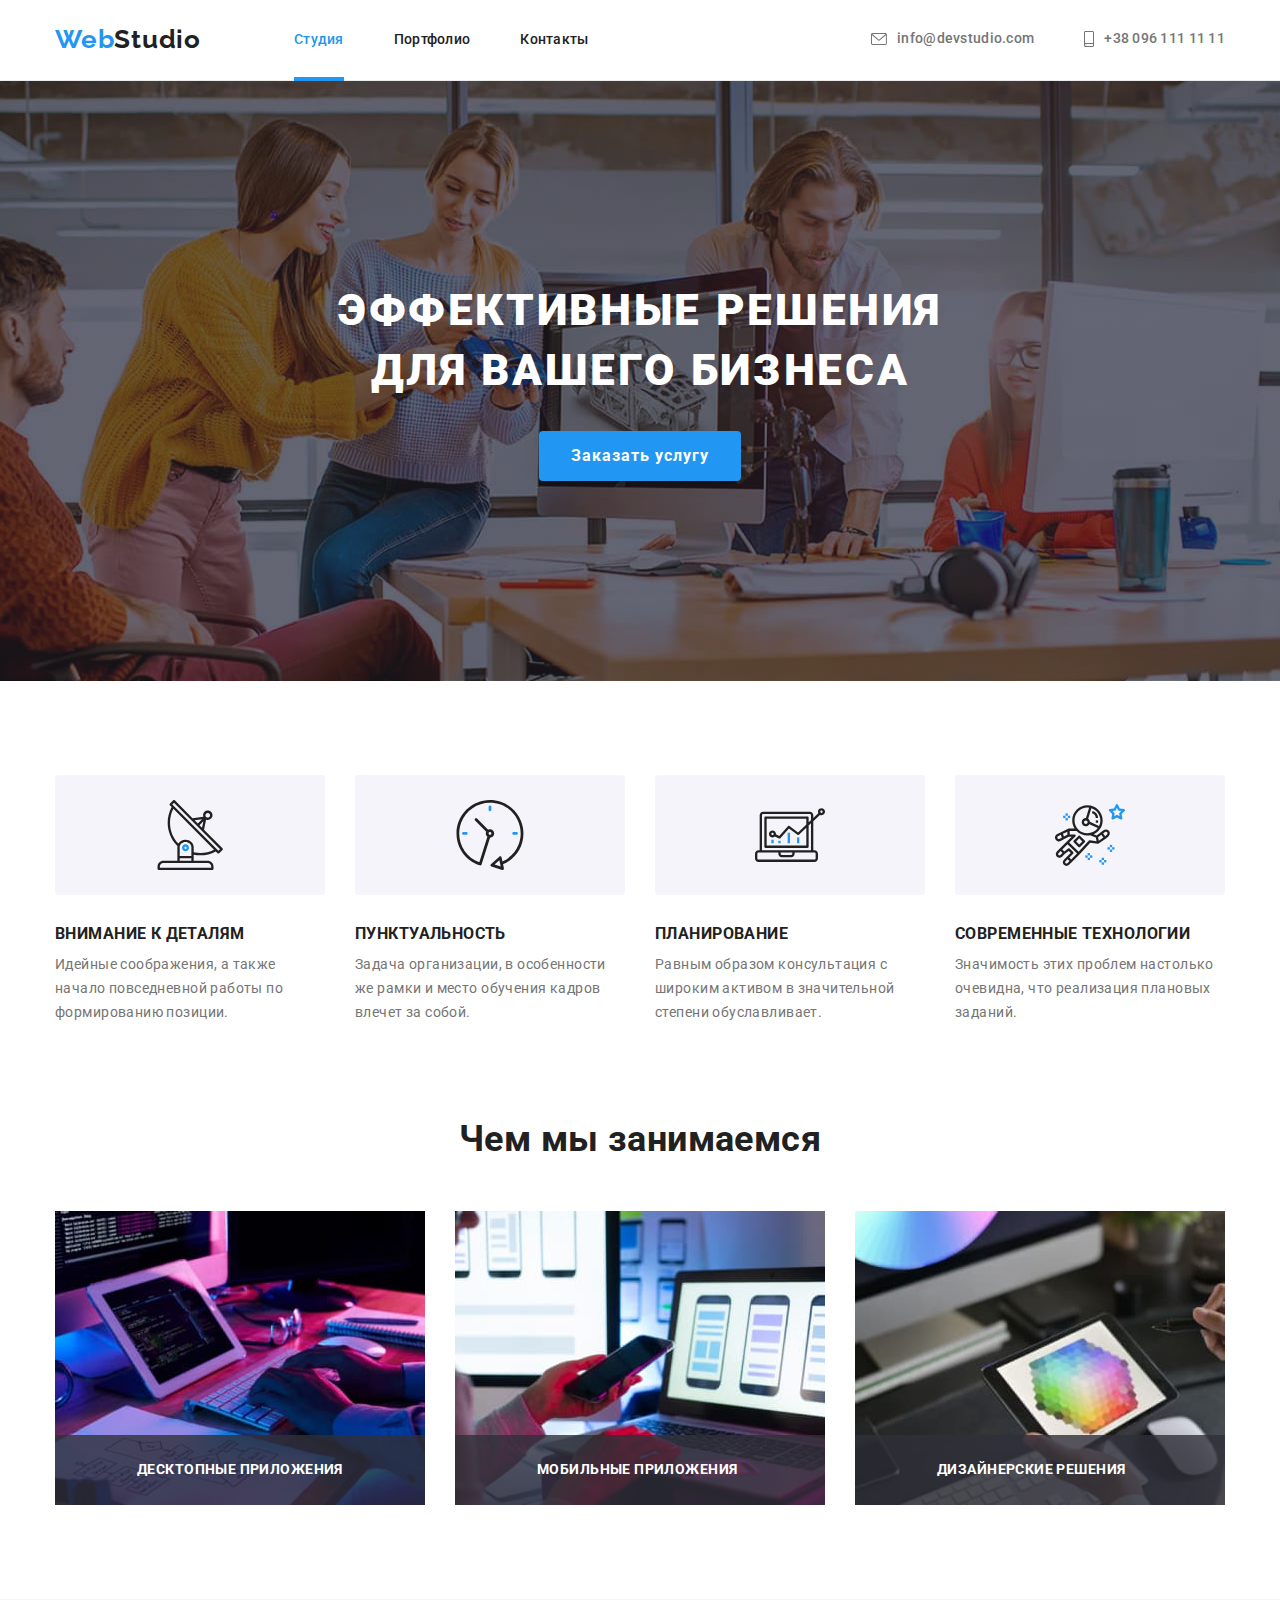
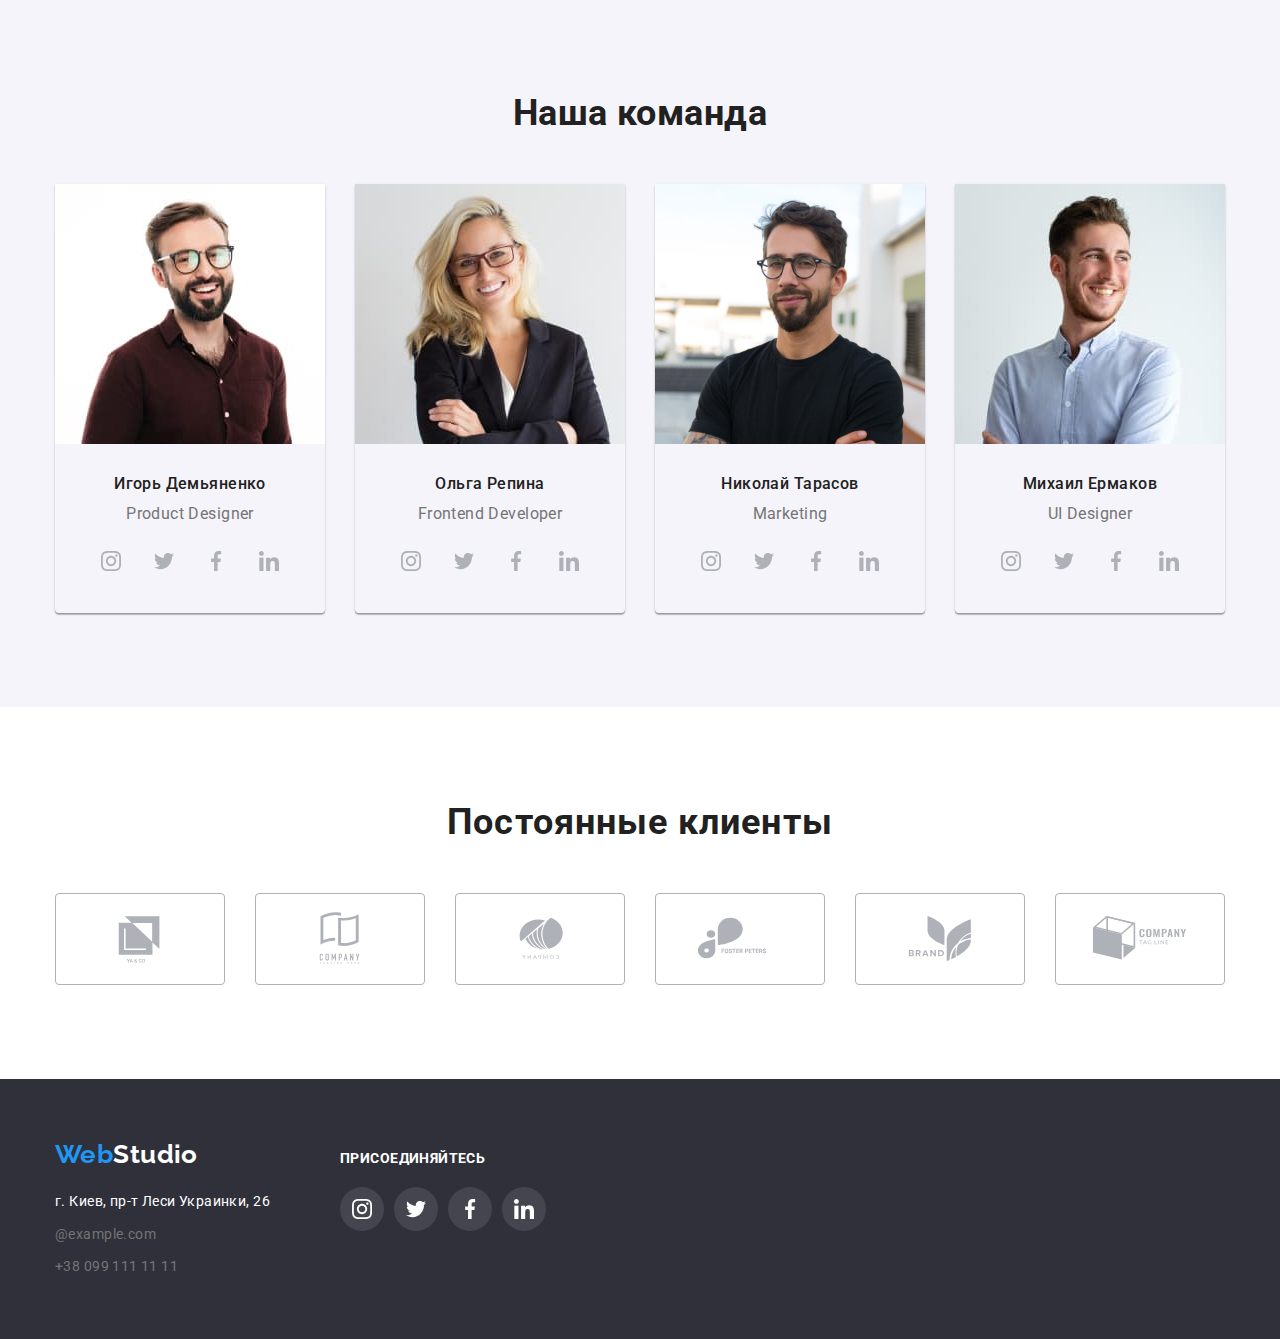
==== index.html @ 998cf86e "добавляет форму в модалке" ====
<!DOCTYPE html>
<html lang="ru">
    <head>
        <meta charset="UTF-8" />
        <meta http-equiv="X-UA-Compatible" content="IE=edge" />
        <meta name="viewport" content="width=device-width, initial-scale=1.0" />
        <title>Document</title>
        <link
            rel="stylesheet"
            href="https://cdnjs.cloudflare.com/ajax/libs/modern-normalize/1.1.0/modern-normalize.min.css"
        />
        <link rel="preconnect" href="https://fonts.gstatic.com" />
        <link
            href="https://fonts.googleapis.com/css2?family=Raleway:wght@700&family=Roboto:wght@400;500;700;900&display=swap"
            rel="stylesheet"
        />
        <link rel="stylesheet" href="css/style.css" />
    </head>
    <body>
        <header>
            <div class="container flex-container">
                <nav class="main-nav">
                    <a href="./index.html" class="logo"
                        ><span class="logo-color">Web</span>Studio</a
                    >
                    <div class="nav-relative">
                        <ul class="nav list-style">
                            <li class="nav-item">
                                <a href="./index.html" class="nav-list dynamic"
                                    >Студия</a
                                >
                            </li>
                            <li class="nav-item">
                                <a href="./portfolio.html" class="nav-list"
                                    >Портфолио</a
                                >
                            </li>
                            <li class="nav-item">
                                <a href="#" class="nav-list">Контакты</a>
                            </li>
                        </ul>
                    </div>
                </nav>

                <ul class="nav-contacts list-style">
                    <li class="indent-left">
                        <a
                            href="mailto:info@devstudio.com"
                            class="contacts-items list-style"
                        >
                            <svg class="mail">
                                <use href="./images/sprite.svg#icon-mail"></use>
                            </svg>

                            info@devstudio.com</a
                        >
                    </li>
                    <li class="indent-left">
                        <a
                            href="tel+380961111111"
                            class="contacts-items list-style"
                        >
                            <svg class="fon">
                                <use href="./images/sprite.svg#icon-tel"></use>
                            </svg>

                            +38 096 111 11 11</a
                        >
                    </li>
                </ul>
            </div>
        </header>

        <main>
            <section class="hero">
                <div class="container">
                    <h1 class="hero-title">
                        Эффективные решения для вашего бизнеса
                    </h1>
                    <button
                        type="button"
                        data-modal-open
                        class="service-button"
                    >
                        Заказать услугу
                    </button>
                </div>
            </section>
            <section class="skills section-indent">
                <div class="container">
                    <ul class="skills-list list-style">
                        <li class="skills-list-item">
                            <div class="skills-img">
                                <svg class="scills-icon">
                                    <use
                                        href="./images/sprite.svg#icon-details"
                                    ></use>
                                </svg>
                            </div>
                            <h3 class="skills-title">Внимание к деталям</h3>
                            <p class="skills-desc">
                                Идейные соображения, а также начало повседневной
                                работы по формированию позиции.
                            </p>
                        </li>
                        <li class="skills-list-item">
                            <div class="skills-img">
                                <svg class="scills-icon">
                                    <use
                                        href="./images/sprite.svg#icon-clocksvg"
                                    ></use>
                                </svg>
                            </div>
                            <h3 class="skills-title">Пунктуальность</h3>
                            <p class="skills-desc">
                                Задача организации, в особенности же рамки и
                                место обучения кадров влечет за собой.
                            </p>
                        </li>
                        <li class="skills-list-item">
                            <div class="skills-img">
                                <svg class="scills-icon">
                                    <use
                                        href="./images/sprite.svg#icon-plane"
                                    ></use>
                                </svg>
                            </div>
                            <h3 class="skills-title">Планирование</h3>
                            <p class="skills-desc">
                                Равным образом консультация с широким активом в
                                значительной степени обуславливает.
                            </p>
                        </li>
                        <li class="skills-list-item">
                            <div class="skills-img">
                                <svg class="scills-icon">
                                    <use
                                        href="./images/sprite.svg#icon-astronaut"
                                    ></use>
                                </svg>
                            </div>
                            <h3 class="skills-title">Современные технологии</h3>
                            <p class="skills-desc">
                                Значимость этих проблем настолько очевидна, что
                                реализация плановых заданий.
                            </p>
                        </li>
                    </ul>
                </div>
            </section>
            <section class="work section-indent">
                <div class="container">
                    <h2 class="work-title">Чем мы занимаемся</h2>
                    <ul class="work-list list-style">
                        <li class="work-list-item">
                            <img
                                src="./images/img_1.jpg"
                                width="370"
                                alt="Разработка сайтов"
                                class="work-img"
                            />
                            <p class="work-desc">Десктопные приложения</p>
                        </li>
                        <li class="work-list-item">
                            <img
                                src="./images/img_2.jpg"
                                width="370"
                                alt="Разработка мобильных приложений"
                                class="work-img"
                            />
                            <p class="work-desc">Мобильные приложения</p>
                        </li>
                        <li class="work-list-item">
                            <img
                                src="./images/img_3.jpg"
                                width="370"
                                alt="Разработка дизайна"
                                class="work-img"
                            />
                            <p class="work-desc">Дизайнерские решения</p>
                        </li>
                    </ul>
                </div>
            </section>
            <section class="team section-indent">
                <div class="container">
                    <h2 class="team-title">Наша команда</h2>
                    <ul class="team-items list-style">
                        <li class="team-desc">
                            <img
                                src="./images/img_4.jpg"
                                width="270"
                                alt="Игорь Демьяненко"
                                class="team-img"
                            />
                            <div class="team-list">
                                <h3 class="team-title-list">
                                    Игорь Демьяненко
                                </h3>
                                <p class="team-title-desc">Product Designer</p>
                                <ul class="team-icon-list">
                                    <li class="team-icon-item">
                                        <a href="" class="team-icon-link">
                                            <svg class="team-icon">
                                                <use
                                                    href="./images/sprite.svg#icon-instagram"
                                                ></use>
                                            </svg>
                                        </a>
                                    </li>
                                    <li class="team-icon-item">
                                        <a href="" class="team-icon-link">
                                            <svg class="team-icon">
                                                <use
                                                    href="./images/sprite.svg#icon-twitter"
                                                ></use>
                                            </svg>
                                        </a>
                                    </li>
                                    <li class="team-icon-item">
                                        <a href="" class="team-icon-link">
                                            <svg class="team-icon">
                                                <use
                                                    href="./images/sprite.svg#icon-facebook"
                                                ></use>
                                            </svg>
                                        </a>
                                    </li>
                                    <li class="team-icon-item">
                                        <a href="" class="team-icon-link">
                                            <svg class="team-icon">
                                                <use
                                                    href="./images/sprite.svg#icon-linkedin"
                                                ></use>
                                            </svg>
                                        </a>
                                    </li>
                                </ul>
                            </div>
                        </li>
                        <li class="team-desc">
                            <img
                                src="./images/img_5.jpg"
                                width="270"
                                alt="Ольга Репина"
                                class="team-img"
                            />
                            <div class="team-list">
                                <h3 class="team-title-list">Ольга Репина</h3>
                                <p class="team-title-desc">
                                    Frontend Developer
                                </p>
                                <ul class="team-icon-list">
                                    <li class="team-icon-item">
                                        <a href="" class="team-icon-link">
                                            <svg class="team-icon">
                                                <use
                                                    href="./images/sprite.svg#icon-instagram"
                                                ></use>
                                            </svg>
                                        </a>
                                    </li>
                                    <li class="team-icon-item">
                                        <a href="" class="team-icon-link">
                                            <svg class="team-icon">
                                                <use
                                                    href="./images/sprite.svg#icon-twitter"
                                                ></use>
                                            </svg>
                                        </a>
                                    </li>
                                    <li class="team-icon-item">
                                        <a href="" class="team-icon-link">
                                            <svg class="team-icon">
                                                <use
                                                    href="./images/sprite.svg#icon-facebook"
                                                ></use>
                                            </svg>
                                        </a>
                                    </li>
                                    <li class="team-icon-item">
                                        <a href="" class="team-icon-link">
                                            <svg class="team-icon">
                                                <use
                                                    href="./images/sprite.svg#icon-linkedin"
                                                ></use>
                                            </svg>
                                        </a>
                                    </li>
                                </ul>
                            </div>
                        </li>
                        <li class="team-desc">
                            <img
                                src="./images/img_6.jpg"
                                width="270"
                                alt="Николай Тарасов"
                                class="team-img"
                            />
                            <div class="team-list">
                                <h3 class="team-title-list">Николай Тарасов</h3>
                                <p class="team-title-desc">Marketing</p>
                                <ul class="team-icon-list">
                                    <li class="team-icon-item">
                                        <a href="" class="team-icon-link">
                                            <svg class="team-icon">
                                                <use
                                                    href="./images/sprite.svg#icon-instagram"
                                                ></use>
                                            </svg>
                                        </a>
                                    </li>
                                    <li class="team-icon-item">
                                        <a href="" class="team-icon-link">
                                            <svg class="team-icon">
                                                <use
                                                    href="./images/sprite.svg#icon-twitter"
                                                ></use>
                                            </svg>
                                        </a>
                                    </li>
                                    <li class="team-icon-item">
                                        <a href="" class="team-icon-link">
                                            <svg class="team-icon">
                                                <use
                                                    href="./images/sprite.svg#icon-facebook"
                                                ></use>
                                            </svg>
                                        </a>
                                    </li>
                                    <li class="team-icon-item">
                                        <a href="" class="team-icon-link">
                                            <svg class="team-icon">
                                                <use
                                                    href="./images/sprite.svg#icon-linkedin"
                                                ></use>
                                            </svg>
                                        </a>
                                    </li>
                                </ul>
                            </div>
                        </li>
                        <li class="team-desc">
                            <img
                                src="./images/img_7.jpg"
                                width="270"
                                alt="Михаил Ермаков"
                                class="team-img"
                            />
                            <div class="team-list">
                                <h3 class="team-title-list">Михаил Ермаков</h3>
                                <p class="team-title-desc">UI Designer</p>
                                <ul class="team-icon-list">
                                    <li class="team-icon-item">
                                        <a href="" class="team-icon-link">
                                            <svg class="team-icon">
                                                <use
                                                    href="./images/sprite.svg#icon-instagram"
                                                ></use>
                                            </svg>
                                        </a>
                                    </li>
                                    <li class="team-icon-item">
                                        <a href="" class="team-icon-link">
                                            <svg class="team-icon">
                                                <use
                                                    href="./images/sprite.svg#icon-twitter"
                                                ></use>
                                            </svg>
                                        </a>
                                    </li>
                                    <li class="team-icon-item">
                                        <a href="" class="team-icon-link">
                                            <svg class="team-icon">
                                                <use
                                                    href="./images/sprite.svg#icon-facebook"
                                                ></use>
                                            </svg>
                                        </a>
                                    </li>
                                    <li class="team-icon-item">
                                        <a href="" class="team-icon-link">
                                            <svg class="team-icon">
                                                <use
                                                    href="./images/sprite.svg#icon-linkedin"
                                                ></use>
                                            </svg>
                                        </a>
                                    </li>
                                </ul>
                            </div>
                        </li>
                    </ul>
                </div>
            </section>
            <section class="clients">
                <div class="container">
                    <h2 class="clients-caption">Постоянные клиенты</h2>
                    <ul class="cliets-list">
                        <li class="clients-item">
                            <a href="" class="clients-link">
                                <svg class="client-icon">
                                    <use
                                        href="./images/sprite.svg#icon-yago"
                                    ></use>
                                </svg>
                            </a>
                        </li>
                        <li class="clients-item">
                            <a href="" class="clients-link">
                                <svg class="client-icon">
                                    <use
                                        href="./images/sprite.svg#icon-company-list"
                                    ></use>
                                </svg>
                            </a>
                        </li>
                        <li class="clients-item">
                            <a href="" class="clients-link">
                                <svg class="client-icon">
                                    <use
                                        href="./images/sprite.svg#icon-company"
                                    ></use>
                                </svg>
                            </a>
                        </li>
                        <li class="clients-item">
                            <a href="" class="clients-link">
                                <svg class="client-icon">
                                    <use
                                        href="./images/sprite.svg#icon-foster"
                                    ></use>
                                </svg>
                            </a>
                        </li>
                        <li class="clients-item">
                            <a href="" class="clients-link">
                                <svg class="client-icon">
                                    <use
                                        href="./images/sprite.svg#icon-brand"
                                    ></use>
                                </svg>
                            </a>
                        </li>
                        <li class="clients-item">
                            <a href="" class="clients-link">
                                <svg class="client-icon">
                                    <use
                                        href="./images/sprite.svg#icon-tagline"
                                    ></use>
                                </svg>
                            </a>
                        </li>
                    </ul>
                </div>
            </section>
        </main>
        <footer>
            <div class="container footer-box">
                <div class="left-box">
                    <a href="#" class="footer-logo"
                        ><span class="logo-color">Web</span>Studio</a
                    >
                    <address>
                        <ul class="footer-list list-style">
                            <li>
                                <a
                                    href="https://goo.gl/maps/QpyHVKhvYmUGHp939"
                                    target="_blank"
                                    rel="noreferrer noopener"
                                    class="footer-list-item footer-address"
                                    >г. Киев, пр-т Леси Украинки, 26
                                </a>
                            </li>
                            <li>
                                <a
                                    href="mailto:info@example.com"
                                    class="footer-list-item"
                                    >@example.com</a
                                >
                            </li>
                            <li>
                                <a
                                    href="tel+380991111111"
                                    class="footer-list-item"
                                    >+38 099 111 11 11</a
                                >
                            </li>
                        </ul>
                    </address>
                </div>
                <div class="right-box">
                    <h3 class="links-caption">присоединяйтесь</h3>
                    <ul class="footer-links-list">
                        <li>
                            <a href="" class="footer-soshial-link">
                                <svg class="footer-soshial-item">
                                    <use
                                        href="./images/sprite.svg#icon-instafooter"
                                    ></use>
                                </svg>
                            </a>
                        </li>
                        <li>
                            <a href="" class="footer-soshial-link">
                                <svg class="footer-soshial-item">
                                    <use
                                        href="./images/sprite.svg#icon-twitterfooter"
                                    ></use>
                                </svg>
                            </a>
                        </li>
                        <li>
                            <a href="" class="footer-soshial-link">
                                <svg class="footer-soshial-item">
                                    <use
                                        href="./images/sprite.svg#icon-facebookfooter"
                                    ></use>
                                </svg>
                            </a>
                        </li>
                        <li>
                            <a href="" class="footer-soshial-link">
                                <svg class="footer-soshial-item">
                                    <use
                                        href="./images/sprite.svg#icon-linkedinfooter"
                                    ></use>
                                </svg>
                            </a>
                        </li>
                    </ul>
                </div>
            </div>
        </footer>
        <div class="backdrop is-hidden" data-modal>
            <div class="modal">
                <button type="button" class="close-btn" data-modal-close>
                    <svg class="modal-close">
                        <use href="./images/sprite.svg#icon-close"></use>
                    </svg>
                </button>
                <h2 class="modal-title">
                    Оставьте свои данные, мы вам перезвоним
                </h2>
                <form class="modal-form">
                    <div class="modal-item-relative">
                        <svg class="modal-svg">
                            <use href="./images/sprite.svg#icon-person"></use>
                        </svg>
                        <label for="name" class="modal-item">Имя</label>
                        <input
                            type="text"
                            name=""
                            id="name"
                            class="modal-input modal-name"
                        />
                    </div>

                    <div class="modal-item-relative">
                        <label class="modal-item">Телефон</label>
                        <svg class="modal-svg">
                            <use href="./images/sprite.svg#icon-phone"></use>
                        </svg>
                        <input type="tel" class="modal-input" />
                    </div>

                    <div class="modal-item-relative">
                        <svg class="modal-svg">
                            <use href="./images/sprite.svg#icon-email"></use>
                        </svg>
                        <label class="modal-item">Почта </label>
                        <input type="email" class="modal-input" />
                    </div>

                    <label for="modal-desc">Комментарий</label>

                    <textarea
                        name="modal-form-desc"
                        id="modal-desc"
                        cols="30"
                        rows="10"
                        placeholder="Введите текст"
                    ></textarea
                    ><br />

                    <label class="chek">
                        <input
                            type="checkbox"
                            name="hobby"
                            value="reading"
                            checked
                        />
                        Соглашаюсь с рассылкой и принимаю
                        <a href="#" class="modal-contract">Условия договора</a>
                    </label>
                    <div class="modal-btn-center">
                        <button type="button" class="modal-btn">
                            Отправить
                        </button>
                    </div>
                </form>
            </div>
        </div>
        <script src="./js/modal.js"></script>
    </body>
</html>
---- css/style.css ----
:root {
    --primary-text-color: #212121;
    --title-text-color: #757575;
    --accent-text-color: #ffffff;
    --main-background-color: #ffffff;
    --accent-background-color: #f5f4fa;
    --color-for-logo: #2196f3;
    --section-background-color: #2f303a;
}
h1,
h2,
h3,
h4,
h5,
h6,
p,
ul {
    margin: 0px;
    padding: 0px;
}
body {
    color: var(--primary-text-color);
    font-family: 'Roboto', sans-serif;
    font-size: 14px;
    font-style: normal;
    letter-spacing: 0.03em;
    background-color: var(--main-background-color);
}
.container {
    width: 1200px;
    padding-left: 15px;
    padding-right: 15px;
    margin: auto;
}
header {
    padding-top: 24px;
    padding-bottom: 25px;
    border-bottom: 1px solid #ececec;
}
.logo {
    color: var(--primary-text-color);
    text-decoration: none;
    font-family: 'Raleway';
    font-weight: 700;
    font-size: 26px;
    letter-spacing: 0.03em;
    line-height: 1.19;
}
.logo-color {
    color: var(--color-for-logo);
}
.main-nav {
    display: flex;
    align-items: center;
}
.flex-container {
    display: flex;
    align-items: center;
}
.nav {
    display: flex;
    margin-left: 93px;
}
.nav-contacts {
    display: flex;
    margin-left: auto;
}
.indent-left:last-child {
    margin-left: 50px;
}
.nav-item:not(:last-child) {
    margin-right: 50px;
}
.nav-item {
    position: relative;
}
.nav-list {
    color: inherit;
    font-weight: 500;
    text-decoration: none;
    letter-spacing: 0.02em;
    line-height: 1.14;
    transition: background-color 250ms cubic-bezier(0.4, 0, 0.2, 1);
}
.nav-list.dynamic::after {
    content: '';
    display: block;
    width: 100%;
    height: 4px;
    background-color: var(--color-for-logo);
    position: absolute;
    bottom: -33px;
    left: 0;
    opacity: 1;
    transform: scaleX(1);
}
.nav-list::after {
    content: '';
    opacity: 0;
    display: block;
    width: 100%;
    height: 4px;
    background-color: var(--color-for-logo);
    position: absolute;
    bottom: -33px;
    left: 0;
    transform: scaleX(0);
    transition: transform 250ms cubic-bezier(0.4, 0, 0.2, 1);
}
.nav-list:hover::after,
.nav-list:focus::after {
    opacity: 1;
    transform: scaleX(1);
}
.nav-list:hover,
.nav-list:focus,
.contacts-items:hover,
.contacts-items:focus {
    color: var(--color-for-logo);
    cursor: pointer;
}
.list-style {
    list-style: none;
}
.contacts-items {
    font-weight: 500;
    color: var(--title-text-color);
    text-decoration: none;
    letter-spacing: 0.02em;
    line-height: 1.14;
    font-size: inherit;
    display: flex;
    align-items: center;
    transition: color 250ms cubic-bezier(0.4, 0, 0.2, 1);
}

.mail,
.fon {
    width: 16px;
    height: 12px;
    margin-right: 10px;
    fill: currentColor;
}
.fon {
    width: 10px;
    height: 16px;
}

.dynamic {
    color: var(--color-for-logo);
}

.hero {
    background-color: var(--section-background-color);
    text-align: center;
    padding-top: 200px;
    padding-bottom: 200px;
    background: #c4c4c4;
    background-image: linear-gradient(
            to right,
            rgba(47, 48, 58, 0.4),
            rgba(47, 48, 58, 0.4)
        ),
        url(../images/hero.jpg);
    background-repeat: no-repeat;
    background-position: center;
    background-size: cover;
    max-width: 1600px;
}
.hero .container {
    width: 696px;
}
.hero-title {
    font-size: 44px;
    font-weight: 900;
    color: var(--accent-text-color);
    letter-spacing: 0.06em;
    text-transform: uppercase;
    line-height: 1.36;
    margin-bottom: 30px;
}
.service-button {
    color: var(--accent-text-color);
    font-size: 16px;
    font-weight: 700;
    line-height: 1.87;
    background-color: rgba(33, 150, 243, 1);
    border: none;
    padding: 10px 32px;
    border-radius: 4px;
    letter-spacing: 0.06em;
    box-shadow: 0px 4px 4px rgba(0, 0, 0, 0.15);
    cursor: pointer;
}
.service-button:hover,
.service-button:focus {
    background-color: rgba(24, 140, 232, 1);
}
.section-indent {
    padding-bottom: 94px;
}
.skills {
    padding-top: 94px;
}
.skills-list {
    display: flex;
}
.skills-list-item {
    width: 270px;
}
.skills-list-item:not(:last-child) {
    margin-right: 30px;
}
.skills-title {
    font-weight: 700;
    text-transform: uppercase;
    line-height: 1.14;
    margin-bottom: 10px;
}
.skills-desc {
    color: var(--title-text-color);
    line-height: 1.71;
}
.scills-icon {
    width: 70px;
    height: 70px;
    color: currentColor;
}
.skills-img {
    background-color: #f5f4fa;
    display: flex;
    align-items: center;
    justify-content: center;
    height: 120px;
    margin-bottom: 30px;
    border-radius: 4px;
}
.work-title,
.team-title {
    font-weight: 700;
    font-size: 36px;
    text-align: center;
    line-height: 1.16;
    margin-bottom: 50px;
}
.work-desc {
    background-color: rgba(47, 48, 58, 0.8);
    padding: 27px 82px;
    color: var(--accent-text-color);
    position: absolute;
    bottom: 0;
    left: 0;
    width: 100%;
    font-size: inherit;
    line-height: 1.14;
    font-weight: 700;
    letter-spacing: 0.03em;
    text-transform: uppercase;
}
.work-list {
    display: flex;
    justify-content: space-between;
}
.work-list-item {
    width: 370px;
    position: relative;
}
.work-img {
    display: block;
}
.team {
    background-color: var(--accent-background-color);
    padding-top: 94px;
    padding-bottom: 94px;
}
.team-list {
    padding: 30px;
}
.team-items {
    display: flex;
    text-align: center;
}
.team-desc:not(:last-child) {
    margin-right: 30px;
}
.team-desc {
    box-shadow: 0px 1px 3px rgba(0, 0, 0, 0.12), 0px 1px 1px rgba(0, 0, 0, 0.14),
        0px 2px 1px rgba(0, 0, 0, 0.2);
    border-radius: 0px 0px 4px 4px;
}
.team-img {
    display: block;
    max-width: 100%;
    height: auto;
}
.team-title-list {
    font-weight: 500;
    font-size: 16px;
    line-height: 1.19;
    margin-bottom: 10px;
}
.team-title-desc {
    font-size: 16px;
    color: var(--title-text-color);
    line-height: 1.19;
}
.team-icon-list {
    list-style: none;
    display: flex;
    justify-content: space-around;
    margin-top: 16px;
}
.team-icon {
    width: 20px;
    height: 20px;
}
.team-icon-link {
    display: flex;
    width: 44px;
    height: 44px;
    border-radius: 50%;
    fill: #afb1b8;
    align-items: center;
    justify-content: center;
    transition: background-color 250ms cubic-bezier(0.4, 0, 0.2, 1),
        fill 250ms cubic-bezier(0.4, 0, 0.2, 1);
}
.team-icon-link:hover,
.team-icon-link:focus {
    fill: #ffffff;
    background-color: #2196f3;
    transition: background-color 250ms cubic-bezier(0.4, 0, 0.2, 1),
        fill 250ms cubic-bezier(0.4, 0, 0.2, 1);
}
.clients {
    padding-top: 94px;
    padding-bottom: 94px;
}
.cliets-list {
    display: flex;
    list-style: none;
    justify-content: space-between;
}
.clients-link {
    fill: #afb1b8;
    width: 170px;
    height: 92px;
    border: 1px solid#AFB1B8;
    border-radius: 4px;
    justify-content: center;
    align-items: center;
    display: flex;
    transition: border 250ms cubic-bezier(0.4, 0, 0.2, 1),
        fill 250ms cubic-bezier(0.4, 0, 0.2, 1);
}
.clients-link:hover,
.clients-link:focus {
    fill: #2196f3;
    border: 1px solid#2196F3;
    transition: border 250ms cubic-bezier(0.4, 0, 0.2, 1),
        fill 250ms cubic-bezier(0.4, 0, 0.2, 1);
}

.client-icon {
    width: 106px;
    height: 60px;
}
.clients-caption {
    font-size: 36px;
    font-weight: 700;
    line-height: 1.17;
    letter-spacing: 0.03em;
    text-align: center;
    margin-bottom: 50px;
}
.footer-list {
    padding-left: 0px;
    font-style: normal;
}
.footer-list li:not(:last-child) {
    margin-bottom: 9px;
}
.footer-list-item {
    text-decoration: none;
    color: var(--title-text-color);
    line-height: 1.71;
    font-size: inherit;
    transition: color 250ms cubic-bezier(0.4, 0, 0.2, 1);
}
.footer-list-item:hover,
.footer-list-item:focus {
    color: var(--accent-text-color);
    transition: color 250ms cubic-bezier(0.4, 0, 0.2, 1);
}
.footer-address {
    color: var(--accent-text-color);
    transition: color 250ms cubic-bezier(0.4, 0, 0.2, 1);
}
.footer-address:hover,
.footer-address:focus {
    color: var(--title-text-color);
    transition: color 250ms cubic-bezier(0.4, 0, 0.2, 1);
}
footer {
    background-color: var(--section-background-color);
    padding-top: 60px;
    padding-bottom: 60px;
}
.footer-logo {
    color: var(--accent-text-color);
    text-decoration: none;
    font-family: 'Raleway';
    font-weight: 700;
    font-size: 26px;
    line-height: 1.19;
    display: block;
    margin-bottom: 20px;
}
.footer-box {
    display: flex;
    align-items: baseline;
}
.right-box {
    width: 206px;
    margin-left: 70px;
}
.footer-links-list {
    list-style: none;
    display: flex;
    justify-content: space-between;
}
.footer-soshial-link:hover,
.footer-soshial-link:focus {
    background-color: var(--color-for-logo);
    transition: background-color 250ms cubic-bezier(0.4, 0, 0.2, 1);
}
.footer-soshial-item {
    fill: #ffffff;
    width: 20px;
    height: 20px;
}
.links-caption {
    font-size: inherit;
    font-weight: 700;
    line-height: 1.14;
    letter-spacing: 0.03em;
    text-transform: uppercase;
    color: var(--accent-text-color);
    margin-bottom: 20px;
}
.footer-soshial-link {
    background-color: rgba(255, 255, 255, 0.1);
    width: 44px;
    height: 44px;
    border-radius: 50%;
    display: flex;
    justify-content: center;
    align-items: center;
    transition: background-color 250ms cubic-bezier(0.4, 0, 0.2, 1);
}

/* стили для portfolio */

.visually-hidden {
    position: absolute;
    clip: rect(0 0 0 0);
    width: 1px;
    height: 1px;
    margin: -1px;
}

.button-item {
    border: none;
    padding: 6px 22px;
    font-weight: 500;
    font-size: 16px;
    line-height: 1.62;
    border-radius: 4px;
    letter-spacing: 0.03em;
    transition: background-color 250ms cubic-bezier(0.4, 0, 0.2, 1),
        color 250ms cubic-bezier(0.4, 0, 0.2, 1),
        box-shadow 250ms cubic-bezier(0.4, 0, 0.2, 1);
}
.button-item:hover,
.button-item:focus {
    color: var(--accent-text-color);
    background-color: var(--color-for-logo);
    cursor: pointer;
    box-shadow: 0px 3px 1px rgba(0, 0, 0, 0.1), 0px 1px 2px rgba(0, 0, 0, 0.08),
        0px 2px 2px rgba(0, 0, 0, 0.12);
    transition: background-color 250ms cubic-bezier(0.4, 0, 0.2, 1),
        color 250ms cubic-bezier(0.4, 0, 0.2, 1),
        box-shadow 250ms cubic-bezier(0.4, 0, 0.2, 1);
}
.select {
    padding-bottom: 90px;
    padding-top: 94px;
}
.select-item {
    text-align: center;
}
.select-item:not(:last-child) {
    margin-right: 8px;
}
.select-button {
    margin-bottom: 50px;
    display: flex;
    flex-wrap: wrap;
    justify-content: center;
}
.img {
    display: flex;
    flex-wrap: wrap;
}
.img-style {
    display: block;
    max-width: 100%;
    height: auto;
}
.img-list {
    padding-top: 20px;
    padding-bottom: 20px;
    padding-left: 24px;
    border: 1px solid #eeeeee;
}
.img-item {
    width: 370px;
    margin-right: 30px;
    margin-bottom: 30px;
}
.img-interactive {
    transition: box-shadow 250ms cubic-bezier(0.4, 0, 0.2, 1);
    display: block;
}
.img-interactive:hover .overlay,
.img-interactive:focus .overlay {
    transform: translateY(0%);
}
.img-interactive:hover,
.img-interactive:focus {
    box-shadow: 0px 1px 1px rgba(0, 0, 0, 0.12), 0px 4px 4px rgba(0, 0, 0, 0.06),
        1px 4px 6px rgba(0, 0, 0, 0.16);
    display: block;
    transition: box-shadow 250ms cubic-bezier(0.4, 0, 0.2, 1);
}
.img-item:nth-child(3n) {
    margin-right: 0px;
}
.img-item:nth-last-child(-n + 3) {
    margin-bottom: 0;
}
.img-decorate .img-title {
    font-weight: 700;
    font-size: 18px;
    line-height: 2;
    letter-spacing: 0.06em;
    text-decoration: none;
    color: var(--primary-text-color);
}
.img-title {
    margin-bottom: 4px;
}
.img-decorate .img-desc {
    color: var(--title-text-color);
    font-size: 16px;
    line-height: 1.87;
}
.img-decorate {
    text-decoration: none;
}
.img-overlay {
    position: relative;
    overflow: hidden;
}
.overlay {
    font-size: 18px;
    font-weight: inherit;
    font-style: inherit;
    color: var(--accent-text-color);
    line-height: 1.55;
    letter-spacing: 0.03em;
    background-color: rgba(33, 150, 243, 0.9);
    padding: 63px 24px;
    position: absolute;
    top: 0;
    left: 0;
    width: 100%;
    height: 100%;
    overflow: auto;
    transform: translateY(100%);
    transition: transform 250ms cubic-bezier(0.4, 0, 0.2, 1);
}
.backdrop {
    position: fixed;
    top: 0;
    left: 0;
    width: 100vw;
    height: 100vh;
    background-color: rgba(0, 0, 0, 0.2);
    transition: opacity 250ms cubic-bezier(0.4, 0, 0.2, 1),
        visibility 250ms cubic-bezier(0.4, 0, 0.2, 1);
}

.is-hidden {
    opacity: 0;
    visibility: hidden;
    pointer-events: none;
}
.modal {
    position: absolute;
    top: 50%;
    left: 50%;
    width: 528px;
    height: 581px;
    background-color: #ffffff;
    transform: translate(-50%, -50%);
    padding: 40px;
}
.modal-close {
    width: 11px;
    height: 11px;
}
.close-btn {
    border: 1px solid rgba(0, 0, 0, 0.1);
    background-color: transparent;
    cursor: pointer;
    border-radius: 50%;
    position: absolute;
    right: 8px;
    top: 8px;
    padding: 0;
    width: 30px;
    height: 30px;
}
.modal-input {
    width: 100%;
    margin-top: 4px;
    margin-bottom: 10px;
}
textarea {
    resize: none;
    width: 100%;
    margin-top: 4px;
    margin-bottom: 20px;
}
.modal-title {
    font-weight: 700;
    font-size: 20px;
    line-height: 1.15;
    letter-spacing: 0.03em;
}
.modal-item {
    font-size: inherit;
    line-height: 1.17;
    letter-spacing: 0.01em;
    color: #757575;
}
.chek {
    font-size: 14px;
    line-height: 1.71;
    letter-spacing: 0.03em;
    color: #757575;
}
.modal-btn {
    margin-top: 30px;
    width: 200px;
    padding-top: 10px;
    padding-bottom: 10px;
    font-weight: 700;
    font-size: 16px;
    line-height: 1.88;
    letter-spacing: 0.06em;
    color: #ffffff;
    background-color: #188ce8;
    border: none;
    box-shadow: 0px 4px 4px rgba(0, 0, 0, 0.15);
    border-radius: 4px;
}
.modal-btn-center {
    display: flex;
    justify-content: center;
}
.modal-contract {
    text-decoration: none;
    color: rgba(33, 150, 243, 1);
    border-bottom: 1px solid rgba(33, 150, 243, 1);
}
.modal-svg {
    width: 18px;
    height: 18px;
    fill: rgba(33, 33, 33, 1);
}
.modal-item-relative {
    position: relative;
}
.modal-svg {
    position: absolute;
    top: 50%;
    left: 12px;
    transform: translate(-50%, -25%);
}
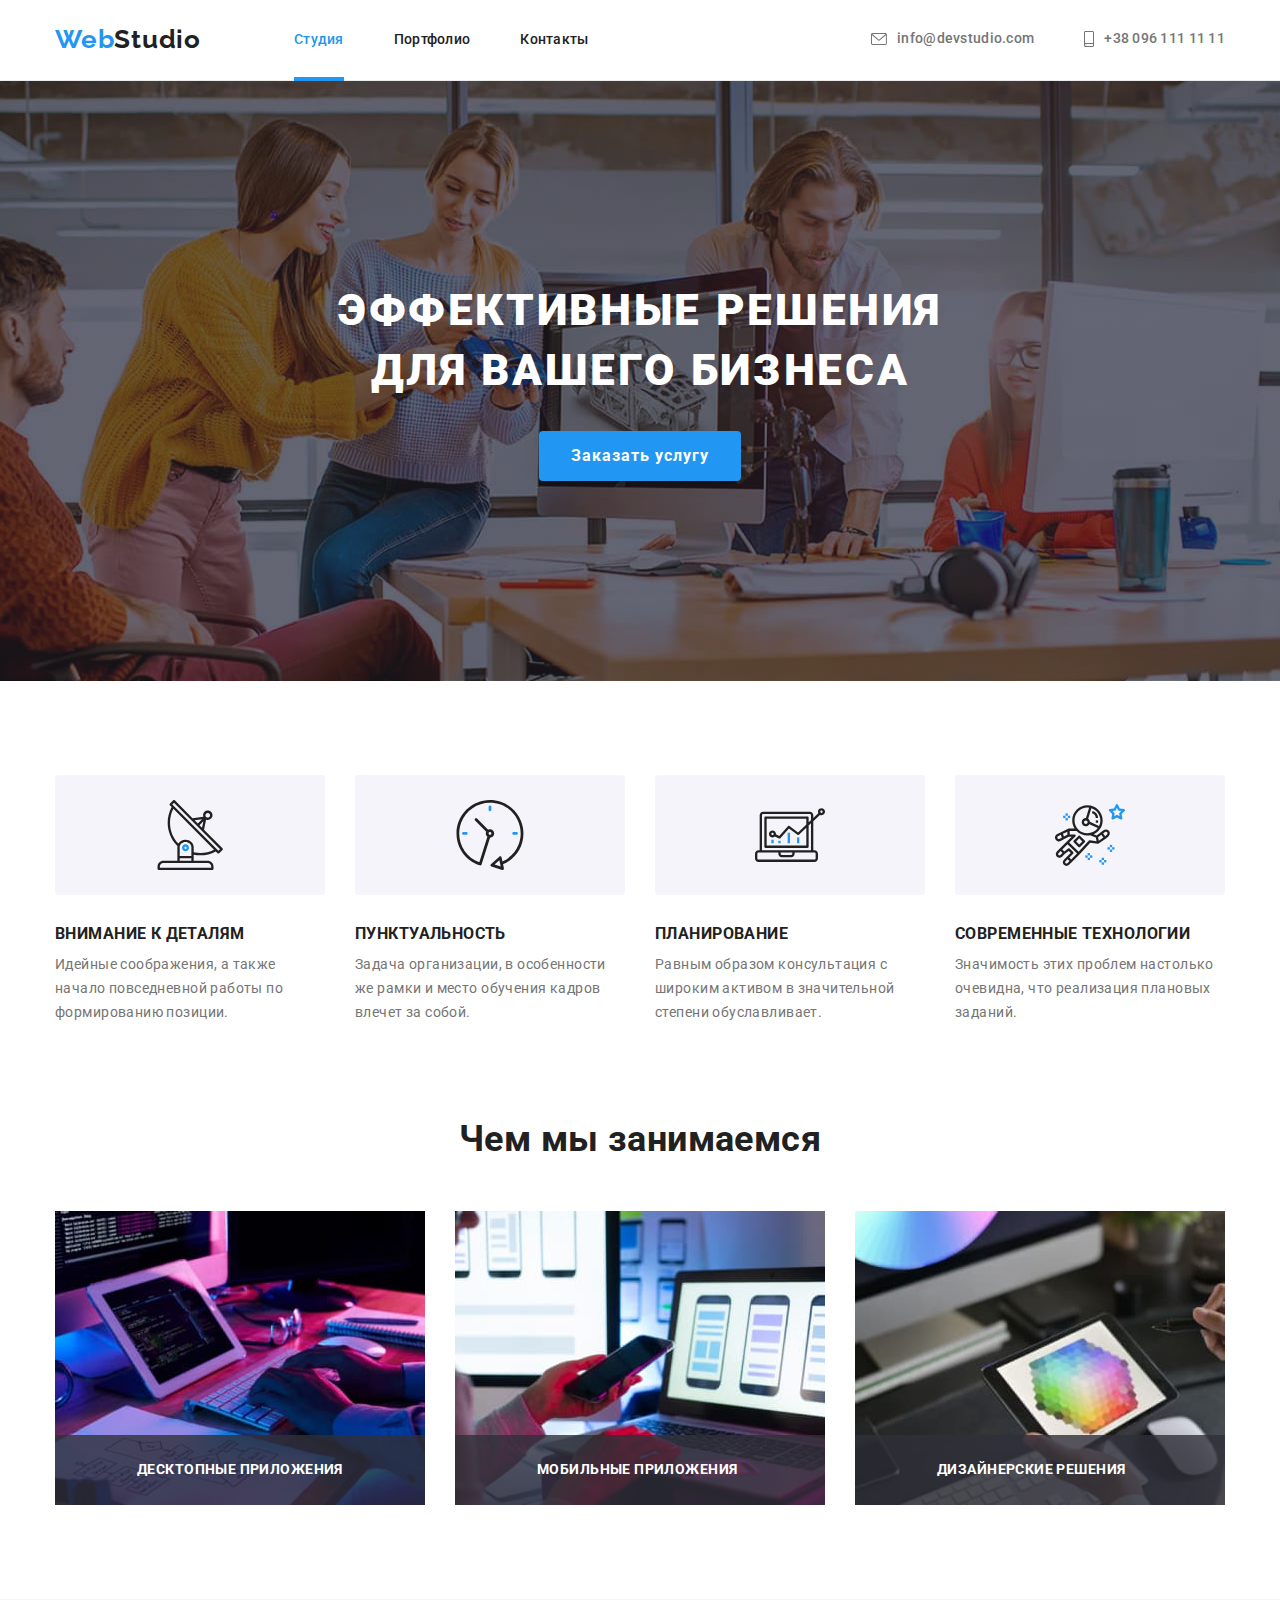
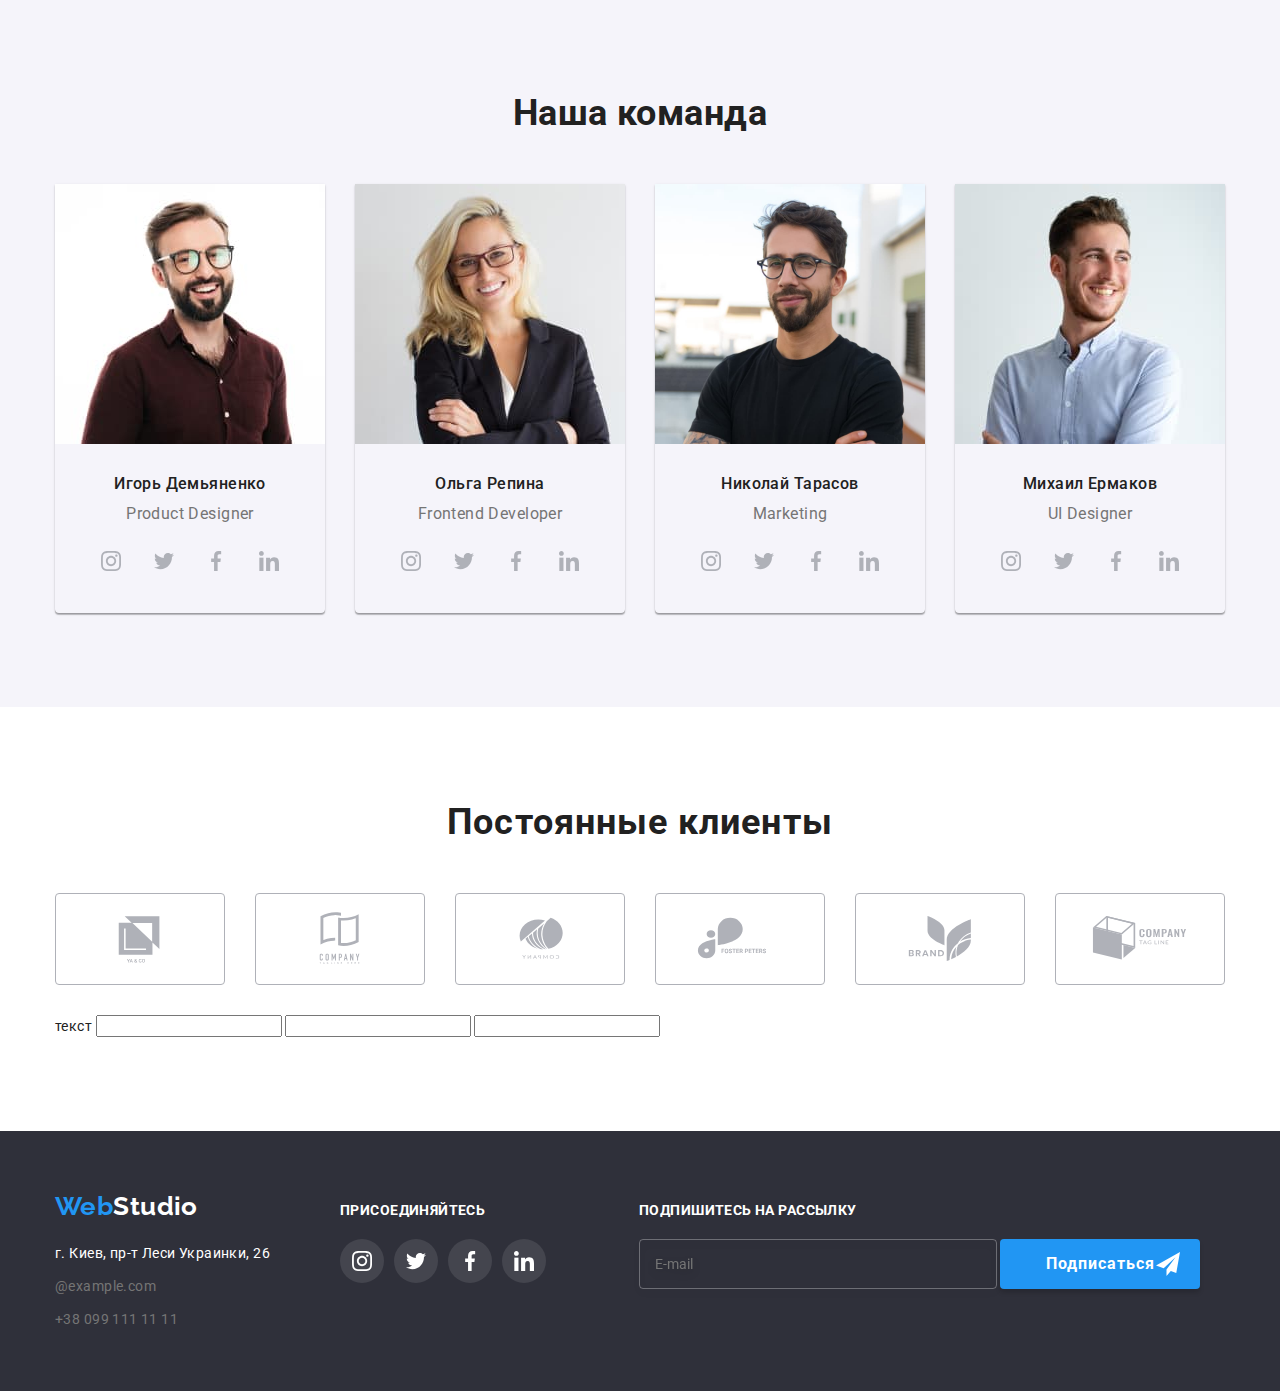
==== commit d5d7c107: "форма в футере" ====
--- a/index.html
+++ b/index.html
@@ -452,6 +452,12 @@
                             </a>
                         </li>
                     </ul>
+                    <form>
+                        <label for="text">текст</label>
+                        <input type="text" id="text" style="margin-top: 30px" />
+                        <input type="text" style="margin-top: 30px" />
+                        <input type="text" style="margin-top: 30px" />
+                    </form>
                 </div>
             </section>
         </main>
@@ -530,6 +536,22 @@
                         </li>
                     </ul>
                 </div>
+                <form class="footer-form">
+                    <h3 class="footer-form-title">Подпишитесь на рассылку</h3>
+                    <input
+                        type="text"
+                        name="sign"
+                        id="sign"
+                        class="footer-form-sign"
+                        placeholder="E-mail"
+                    />
+                    <button type="submit" class="footer-form-btn">
+                        Подписаться
+                        <svg class="footer-form-svg">
+                            <use href="./images/sprite.svg#icon-send"></use>
+                        </svg>
+                    </button>
+                </form>
             </div>
         </footer>
         <div class="backdrop is-hidden" data-modal>
@@ -543,6 +565,7 @@
                     Оставьте свои данные, мы вам перезвоним
                 </h2>
                 <form class="modal-form">
+                    <label for="visa"></label>
                     <div class="modal-item-relative">
                         <svg class="modal-svg">
                             <use href="./images/sprite.svg#icon-person"></use>
@@ -550,7 +573,7 @@
                         <label for="name" class="modal-item">Имя</label>
                         <input
                             type="text"
-                            name=""
+                            name="name"
                             id="name"
                             class="modal-input modal-name"
                         />
@@ -561,7 +584,7 @@
                         <svg class="modal-svg">
                             <use href="./images/sprite.svg#icon-phone"></use>
                         </svg>
-                        <input type="tel" class="modal-input" />
+                        <input type="tel" name="fon" class="modal-input" />
                     </div>
 
                     <div class="modal-item-relative">
@@ -569,7 +592,7 @@
                             <use href="./images/sprite.svg#icon-email"></use>
                         </svg>
                         <label class="modal-item">Почта </label>
-                        <input type="email" class="modal-input" />
+                        <input type="email" name="email" class="modal-input" />
                     </div>
 
                     <label for="modal-desc">Комментарий</label>
@@ -594,7 +617,7 @@
                         <a href="#" class="modal-contract">Условия договора</a>
                     </label>
                     <div class="modal-btn-center">
-                        <button type="button" class="modal-btn">
+                        <button type="submit" class="modal-btn">
                             Отправить
                         </button>
                     </div>
--- a/css/style.css
+++ b/css/style.css
@@ -631,17 +631,32 @@
     padding: 0;
     width: 30px;
     height: 30px;
+    transition: fill 250ms cubic-bezier(0.4, 0, 0.2, 1),
+        border 250ms cubic-bezier(0.4, 0, 0.2, 1);
+}
+.close-btn:hover {
+    fill: rgba(33, 150, 243, 1);
+    border: 1px solid rgba(33, 150, 243, 1);
 }
 .modal-input {
     width: 100%;
     margin-top: 4px;
     margin-bottom: 10px;
+    transition: border 250ms cubic-bezier(0.4, 0, 0.2, 1);
+}
+.modal-input:required {
+    border-color: #f44336;
 }
 textarea {
     resize: none;
     width: 100%;
     margin-top: 4px;
     margin-bottom: 20px;
+    transition: border 250ms cubic-bezier(0.4, 0, 0.2, 1);
+}
+textarea:hover,
+textarea:focus-within {
+    border: 1px solid rgba(33, 150, 243, 1);
 }
 .modal-title {
     font-weight: 700;
@@ -689,6 +704,7 @@
     width: 18px;
     height: 18px;
     fill: rgba(33, 33, 33, 1);
+    transition: fill 250ms cubic-bezier(0.4, 0, 0.2, 1);
 }
 .modal-item-relative {
     position: relative;
@@ -698,4 +714,56 @@
     top: 50%;
     left: 12px;
     transform: translate(-50%, -25%);
-}
+    padding: 10px;
+}
+.modal-item-relative:hover .modal-svg,
+.modal-item-relative:focus .modal-svg {
+    fill: rgba(33, 150, 243, 1);
+}
+.modal-item-relative:hover .modal-input,
+.modal-item-relative:focus-within .modal-input {
+    border-color: rgba(33, 150, 243, 1);
+}
+.footer-form {
+    margin-left: 93px;
+}
+.footer-form-title {
+    font-weight: 700;
+    font-size: inherit;
+    line-height: 1.14;
+    letter-spacing: 0.03em;
+    text-transform: uppercase;
+    color: var(--accent-text-color);
+}
+.footer-form-sign {
+    height: 50px;
+    width: 358px;
+    border: 1px solid rgba(255, 255, 255, 0.3);
+    box-sizing: border-box;
+    filter: drop-shadow(0px 4px 4px rgba(0, 0, 0, 0.15));
+    border-radius: 4px;
+    background-color: transparent;
+    margin-top: 20px;
+    padding: 15px;
+}
+.footer-form-btn {
+    background-color: rgba(33, 150, 243, 1);
+    height: 50px;
+    width: 200px;
+    box-shadow: 0px 4px 4px rgba(0, 0, 0, 0.15);
+    border-radius: 4px;
+    border: none;
+    font-weight: 700;
+    font-size: 16px;
+    line-height: 1.87;
+    letter-spacing: 0.06em;
+    color: var(--accent-text-color);
+    position: relative;
+}
+.footer-form-svg {
+    width: 24px;
+    height: 24px;
+    position: absolute;
+    top: 13px;
+    right: 20px;
+}
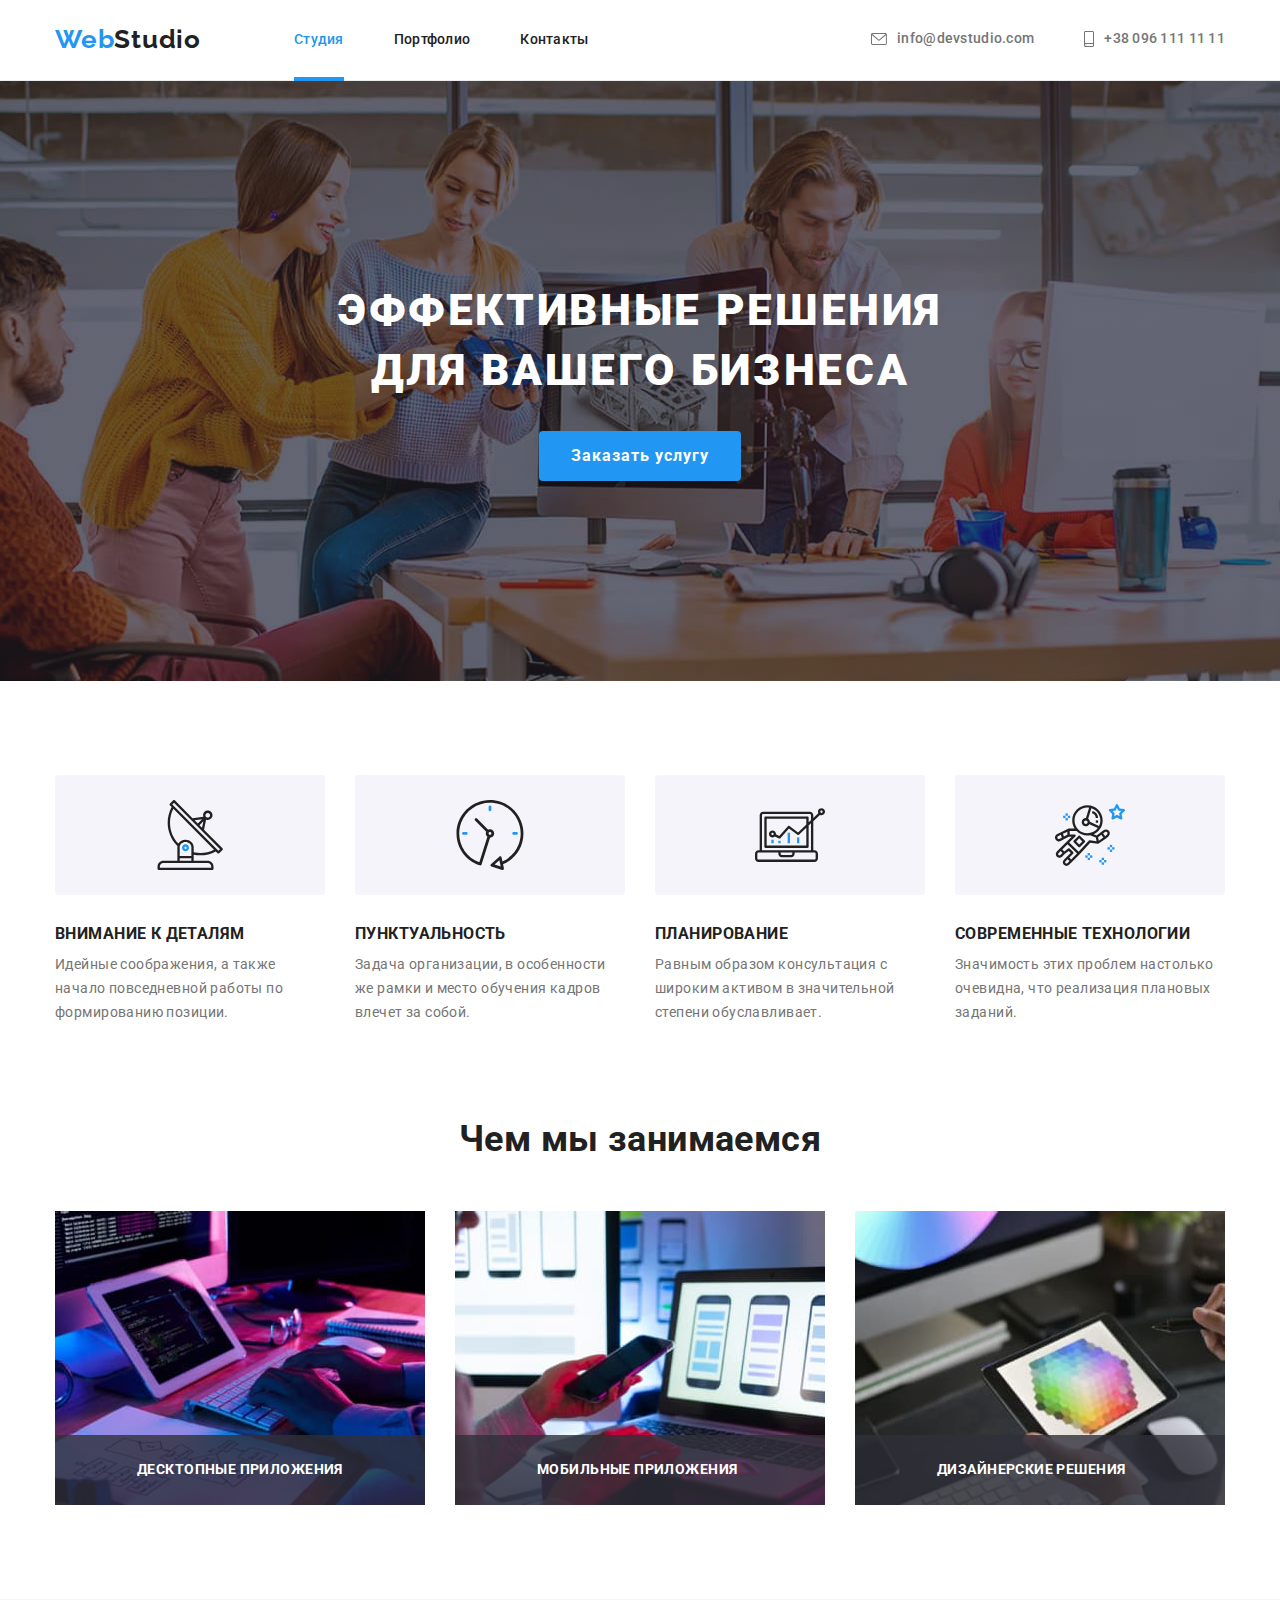
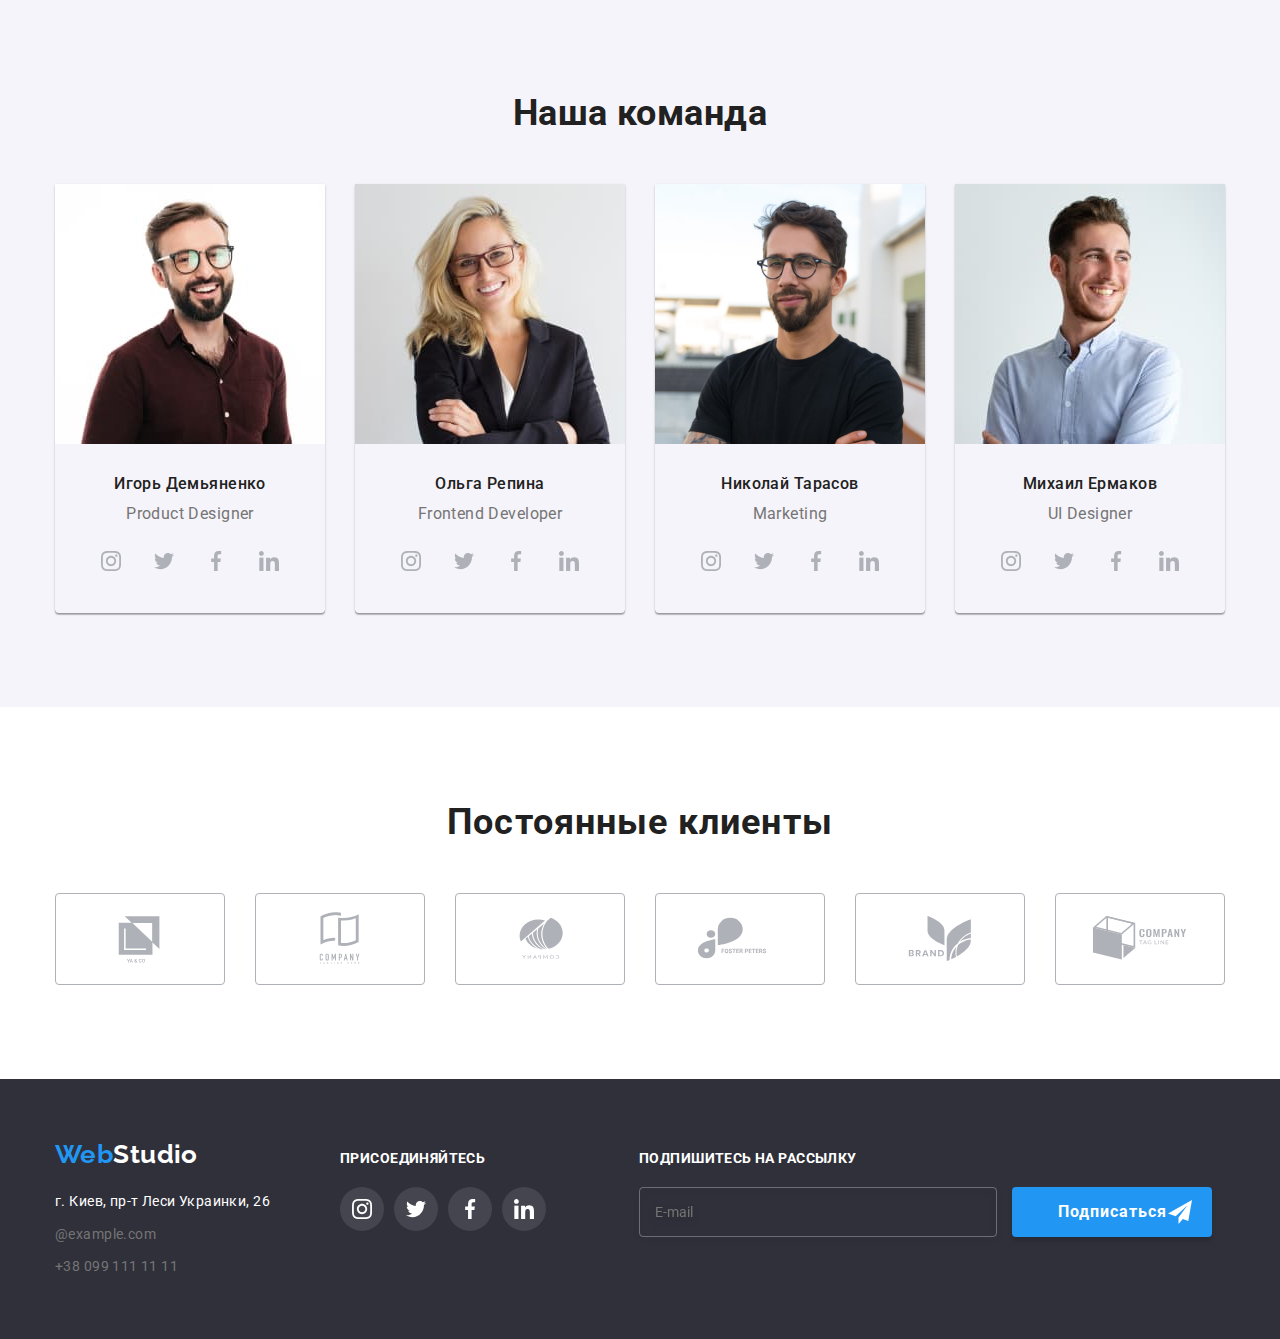
==== commit 9c7c4a08: "finish" ====
--- a/index.html
+++ b/index.html
@@ -452,12 +452,6 @@
                             </a>
                         </li>
                     </ul>
-                    <form>
-                        <label for="text">текст</label>
-                        <input type="text" id="text" style="margin-top: 30px" />
-                        <input type="text" style="margin-top: 30px" />
-                        <input type="text" style="margin-top: 30px" />
-                    </form>
                 </div>
             </section>
         </main>
--- a/css/style.css
+++ b/css/style.css
@@ -759,6 +759,7 @@
     letter-spacing: 0.06em;
     color: var(--accent-text-color);
     position: relative;
+    margin-left: 12px;
 }
 .footer-form-svg {
     width: 24px;
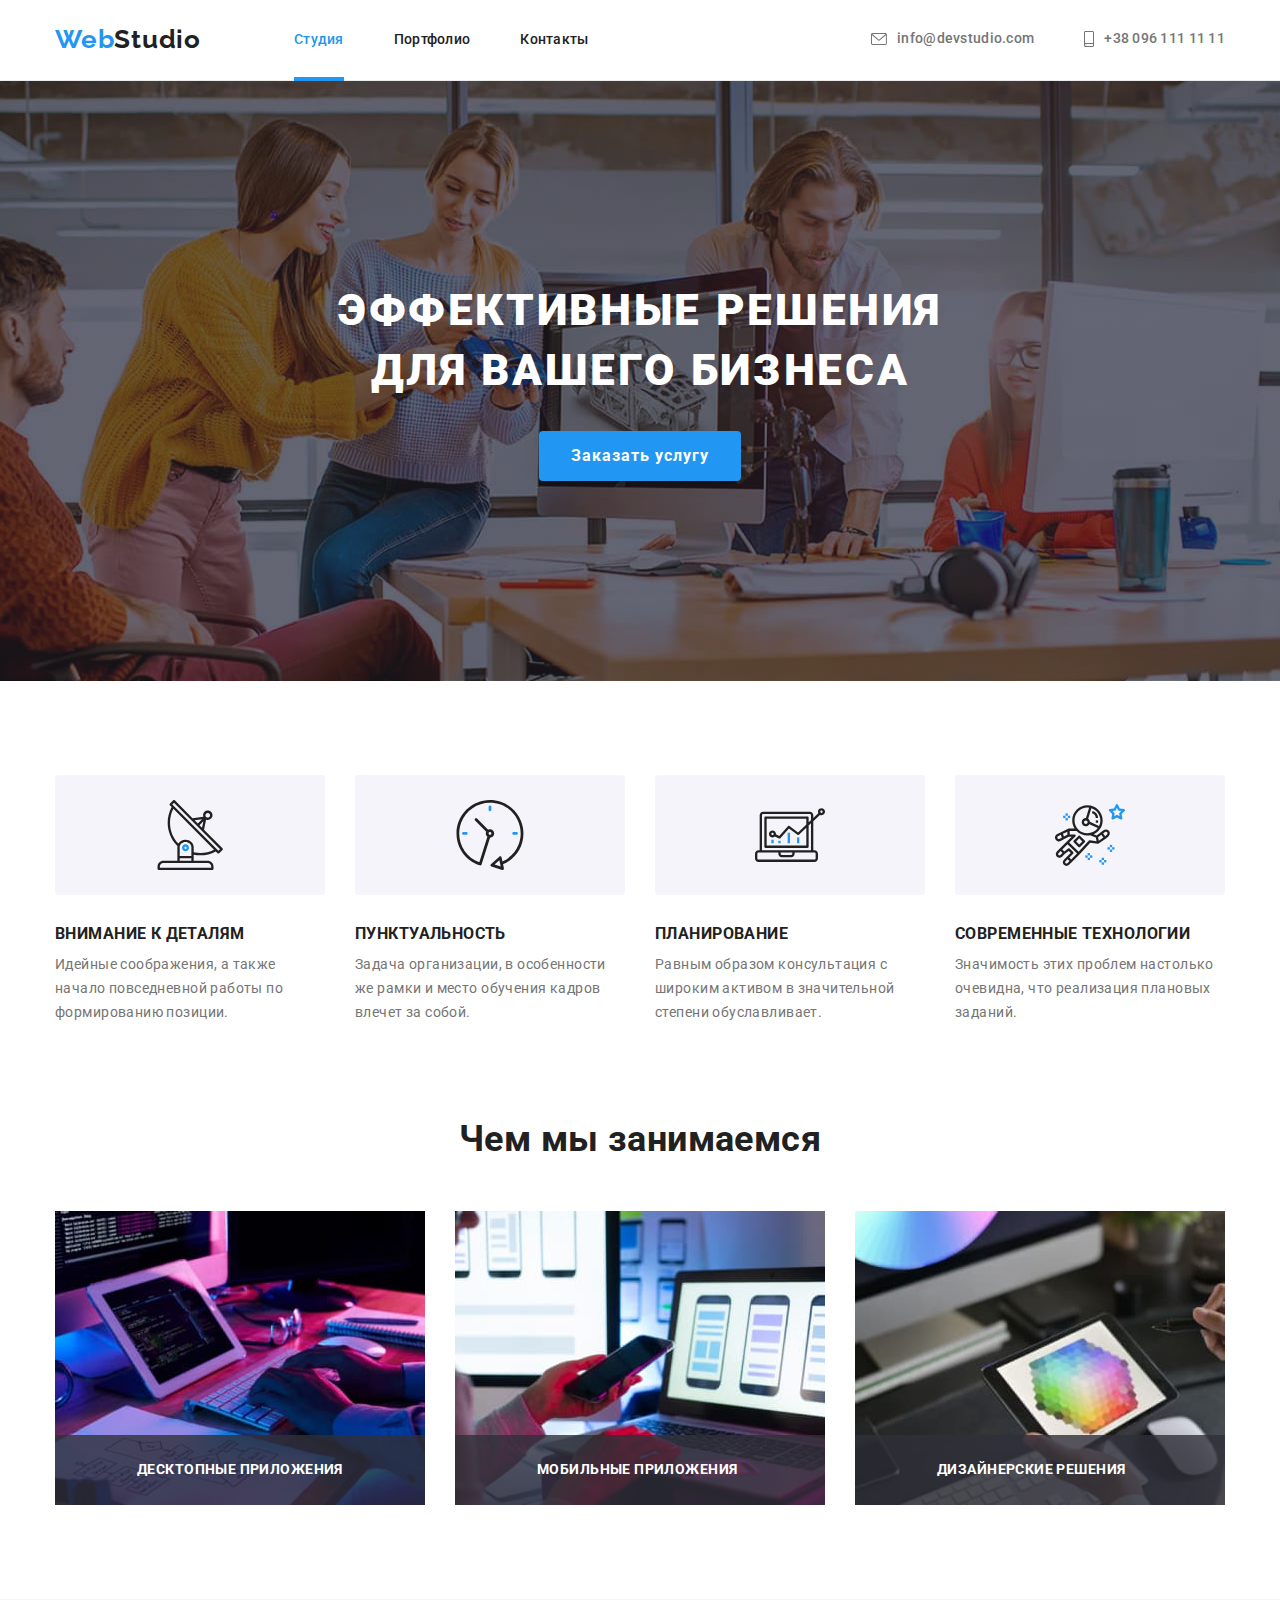
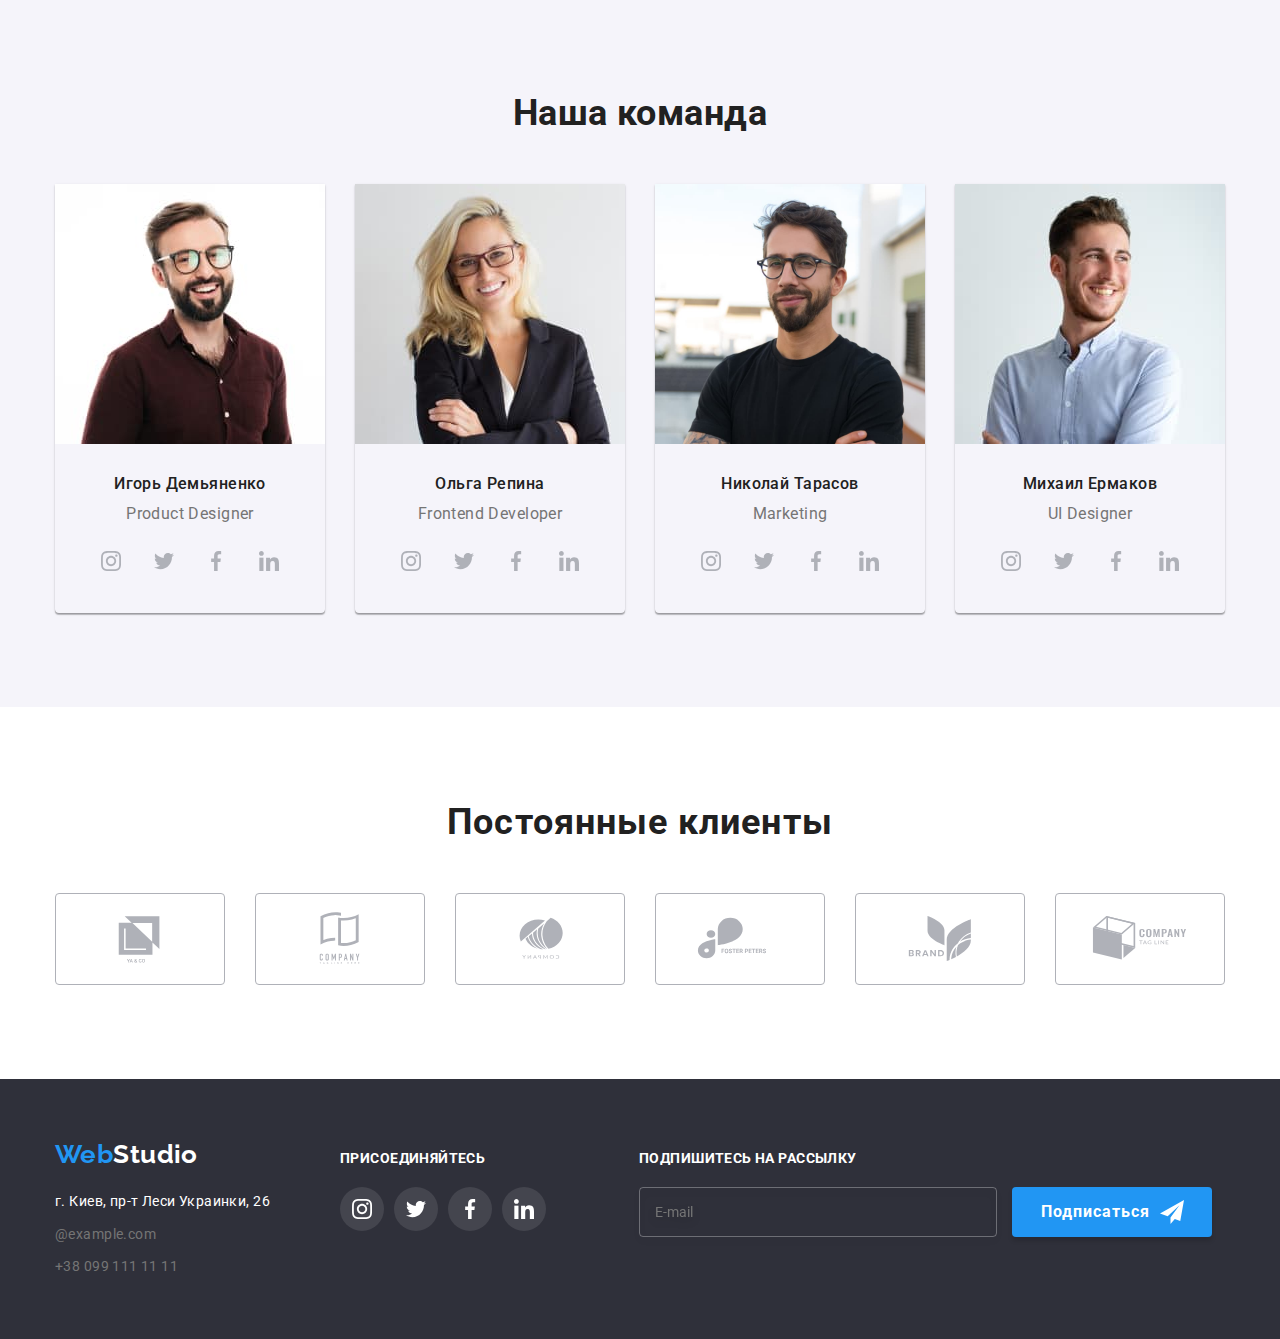
==== commit 47d5256d: "finish form" ====
--- a/index.html
+++ b/index.html
@@ -538,6 +538,7 @@
                         id="sign"
                         class="footer-form-sign"
                         placeholder="E-mail"
+                        required
                     />
                     <button type="submit" class="footer-form-btn">
                         Подписаться
@@ -555,59 +556,78 @@
                         <use href="./images/sprite.svg#icon-close"></use>
                     </svg>
                 </button>
-                <h2 class="modal-title">
+                <p class="modal-title">
                     Оставьте свои данные, мы вам перезвоним
-                </h2>
+                </p>
                 <form class="modal-form">
-                    <label for="visa"></label>
+                    <label for="name" class="modal-item">Имя</label>
+
                     <div class="modal-item-relative">
-                        <svg class="modal-svg">
-                            <use href="./images/sprite.svg#icon-person"></use>
-                        </svg>
-                        <label for="name" class="modal-item">Имя</label>
                         <input
                             type="text"
                             name="name"
                             id="name"
                             class="modal-input modal-name"
+                            minlength="2"
+                            pattern="[a-zA-Zа-яёА-ЯЁ]+"
+                            title="Имя должно содержать символы кирилицы или латиницы"
                         />
+                        <svg class="modal-svg">
+                            <use href="./images/sprite.svg#icon-person"></use>
+                        </svg>
                     </div>
 
+                    <label class="modal-item">Телефон</label>
+
                     <div class="modal-item-relative">
-                        <label class="modal-item">Телефон</label>
+                        <input
+                            type="tel"
+                            name="fon"
+                            class="modal-input"
+                            pattern="[0-9]{3}-[0-9]{3}-[0-9]{2}-[0-9]{2}"
+                            title="096-000-00-00"
+                            required
+                        />
                         <svg class="modal-svg">
                             <use href="./images/sprite.svg#icon-phone"></use>
                         </svg>
-                        <input type="tel" name="fon" class="modal-input" />
                     </div>
 
+                    <label class="modal-item">Почта </label>
+
                     <div class="modal-item-relative">
+                        <input
+                            type="email"
+                            name="email"
+                            class="modal-input"
+                            required
+                        />
                         <svg class="modal-svg">
                             <use href="./images/sprite.svg#icon-email"></use>
                         </svg>
-                        <label class="modal-item">Почта </label>
-                        <input type="email" name="email" class="modal-input" />
                     </div>
 
-                    <label for="modal-desc">Комментарий</label>
+                    <label for="modal-desc" class="modal-item"
+                        >Комментарий</label
+                    >
 
                     <textarea
                         name="modal-form-desc"
                         id="modal-desc"
-                        cols="30"
-                        rows="10"
                         placeholder="Введите текст"
+                        class="message"
                     ></textarea
                     ><br />
 
-                    <label class="chek">
-                        <input
-                            type="checkbox"
-                            name="hobby"
-                            value="reading"
-                            checked
-                        />
-                        Соглашаюсь с рассылкой и принимаю
+                    <input
+                        type="checkbox"
+                        id="hobby"
+                        name="hobby"
+                        value="reading"
+                        class="check-input visually-hidden"
+                    />
+                    <label for="hobby" class="check"
+                        >Соглашаюсь с рассылкой и принимаю
                         <a href="#" class="modal-contract">Условия договора</a>
                     </label>
                     <div class="modal-btn-center">
--- a/css/style.css
+++ b/css/style.css
@@ -634,35 +634,60 @@
     transition: fill 250ms cubic-bezier(0.4, 0, 0.2, 1),
         border 250ms cubic-bezier(0.4, 0, 0.2, 1);
 }
-.close-btn:hover {
+.close-btn:hover,
+.close-btn:focus {
     fill: rgba(33, 150, 243, 1);
     border: 1px solid rgba(33, 150, 243, 1);
 }
 .modal-input {
     width: 100%;
+    height: 40px;
+    border: 1px solid;
+    border-color: rgba(33, 33, 33, 0, 2);
+    padding-left: 42px;
+    transition: border-color 250ms cubic-bezier(0.4, 0, 0.2, 1);
     margin-top: 4px;
-    margin-bottom: 10px;
-    transition: border 250ms cubic-bezier(0.4, 0, 0.2, 1);
-}
-.modal-input:required {
-    border-color: #f44336;
-}
-textarea {
+    border-radius: 4px;
+}
+.modal-input:focus {
+    outline: none;
+    border-color: rgba(33, 150, 243, 1);
+}
+.modal-input:focus + .modal-svg {
+    fill: rgba(33, 150, 243, 1);
+}
+
+.message {
     resize: none;
     width: 100%;
+    height: 120px;
     margin-top: 4px;
     margin-bottom: 20px;
     transition: border 250ms cubic-bezier(0.4, 0, 0.2, 1);
-}
-textarea:hover,
-textarea:focus-within {
-    border: 1px solid rgba(33, 150, 243, 1);
+    border: 1px solid;
+    border-color: rgba(33, 33, 33, 0, 2);
+    border-radius: 4px;
+
+    transition: background-color 250ms cubic-bezier(0.4, 0, 0.2, 1);
+    padding: 12px 16px;
+}
+.message:focus {
+    border-color: rgba(33, 150, 243, 1);
+    outline: none;
+}
+
+.message::placeholder {
+    font-size: inherit;
+    line-height: 1.14;
+    letter-spacing: 0.01em;
+    color: rgba(117, 117, 117, 0.5);
 }
 .modal-title {
     font-weight: 700;
     font-size: 20px;
     line-height: 1.15;
     letter-spacing: 0.03em;
+    margin-bottom: 12px;
 }
 .modal-item {
     font-size: inherit;
@@ -670,14 +695,37 @@
     letter-spacing: 0.01em;
     color: #757575;
 }
-.chek {
-    font-size: 14px;
-    line-height: 1.71;
-    letter-spacing: 0.03em;
-    color: #757575;
-}
+
+/* ++ стили для чекбокса */
+.check-input:checked + .check::before {
+    background-image: url(../images/icon-check.svg);
+    border: none;
+}
+
+.check-input:focus + .check::before {
+    outline: none;
+}
+
+.check {
+    display: flex;
+    align-items: center;
+    font-size: 12px;
+    margin-bottom: 20px;
+}
+
+.check::before {
+    display: block;
+    content: '';
+    width: 16px;
+    height: 15px;
+    border: 1px solid #303030;
+    cursor: pointer;
+    margin-right: 10px;
+}
+
+/* -- стили для чекбокса */
+
 .modal-btn {
-    margin-top: 30px;
     width: 200px;
     padding-top: 10px;
     padding-bottom: 10px;
@@ -694,6 +742,7 @@
 .modal-btn-center {
     display: flex;
     justify-content: center;
+    margin-top: 30px;
 }
 .modal-contract {
     text-decoration: none;
@@ -703,26 +752,17 @@
 .modal-svg {
     width: 18px;
     height: 18px;
-    fill: rgba(33, 33, 33, 1);
-    transition: fill 250ms cubic-bezier(0.4, 0, 0.2, 1);
-}
-.modal-item-relative {
-    position: relative;
-}
-.modal-svg {
     position: absolute;
     top: 50%;
     left: 12px;
-    transform: translate(-50%, -25%);
-    padding: 10px;
-}
-.modal-item-relative:hover .modal-svg,
-.modal-item-relative:focus .modal-svg {
-    fill: rgba(33, 150, 243, 1);
-}
-.modal-item-relative:hover .modal-input,
-.modal-item-relative:focus-within .modal-input {
-    border-color: rgba(33, 150, 243, 1);
+    transform: translateY(-50%);
+    fill: rgba(33, 33, 33, 1);
+    transition: fill 250ms cubic-bezier(0.4, 0, 0.2, 1);
+}
+.modal-item-relative {
+    position: relative;
+    margin-top: 4px;
+    margin-bottom: 10px;
 }
 .footer-form {
     margin-left: 93px;
@@ -739,7 +779,6 @@
     height: 50px;
     width: 358px;
     border: 1px solid rgba(255, 255, 255, 0.3);
-    box-sizing: border-box;
     filter: drop-shadow(0px 4px 4px rgba(0, 0, 0, 0.15));
     border-radius: 4px;
     background-color: transparent;
@@ -760,11 +799,13 @@
     color: var(--accent-text-color);
     position: relative;
     margin-left: 12px;
+    text-align: start;
+    padding-left: 29px;
 }
 .footer-form-svg {
     width: 24px;
     height: 24px;
     position: absolute;
     top: 13px;
-    right: 20px;
-}
+    right: 28px;
+}
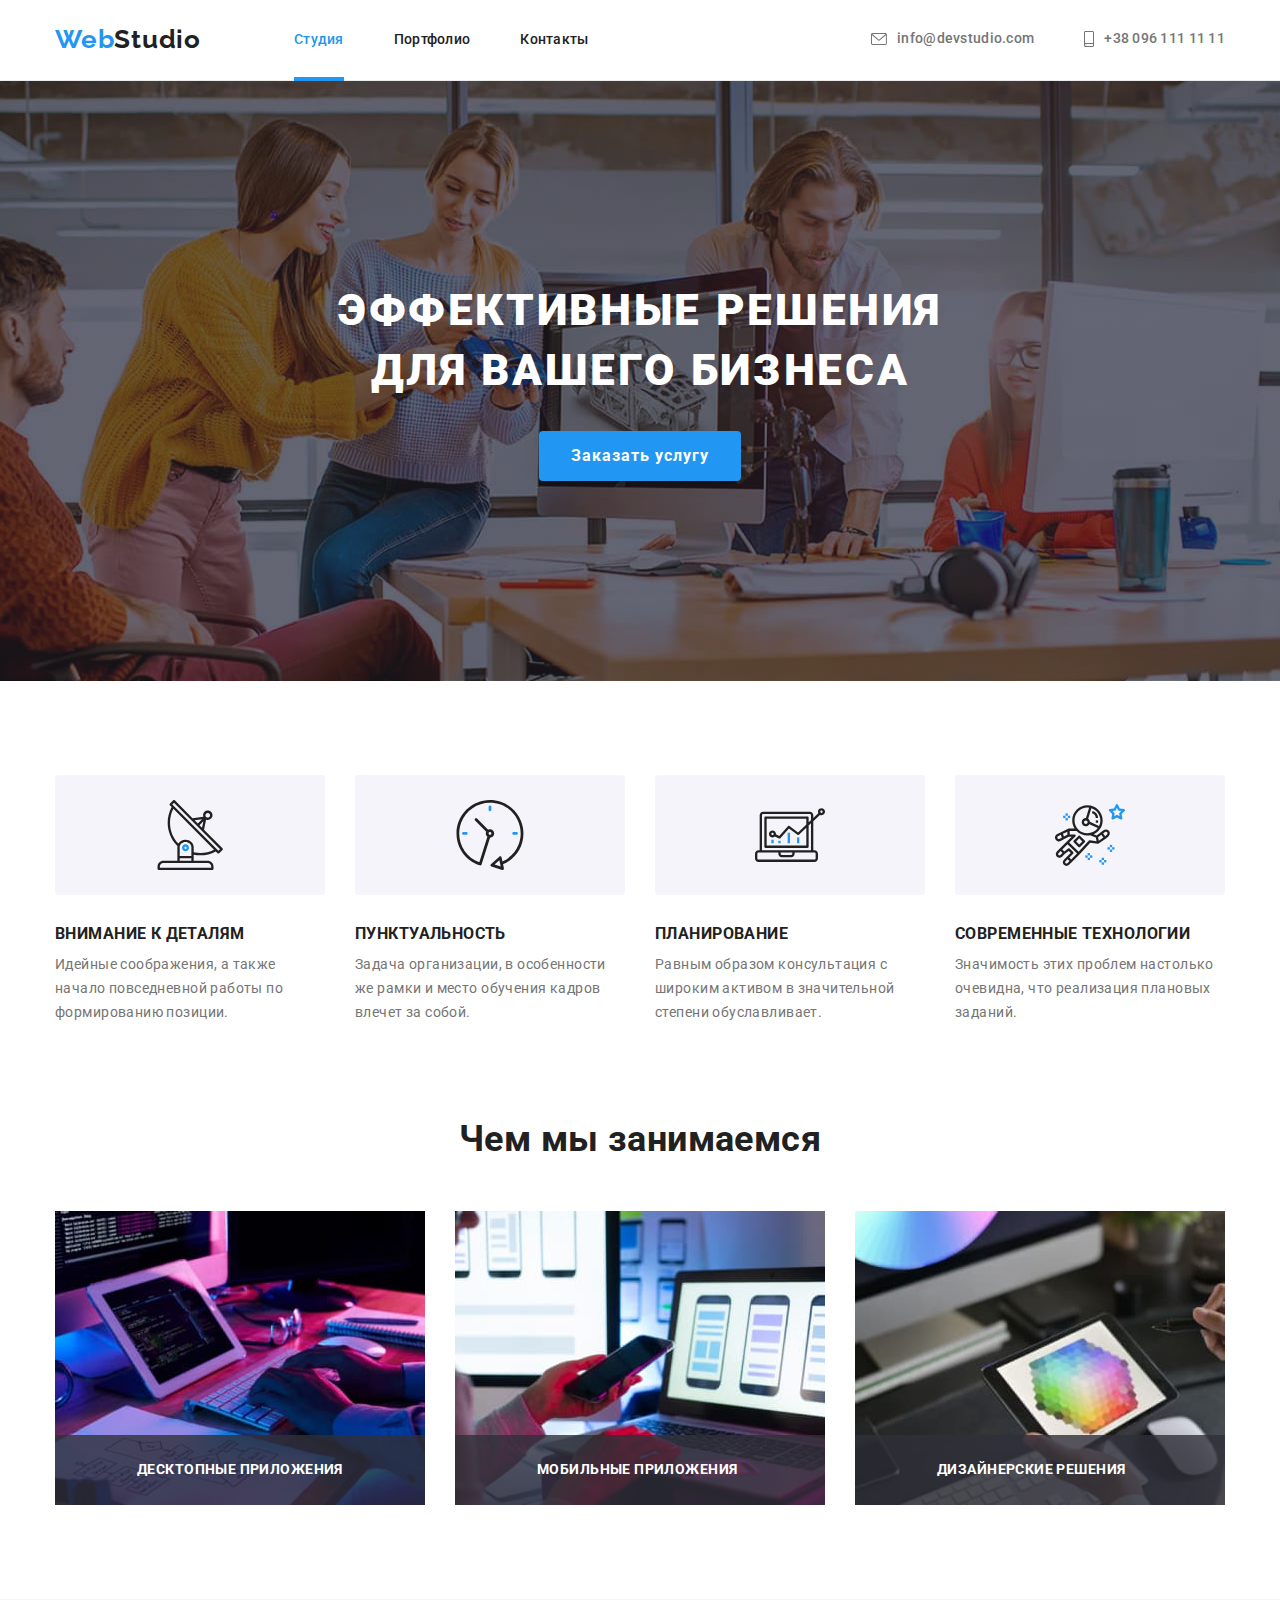
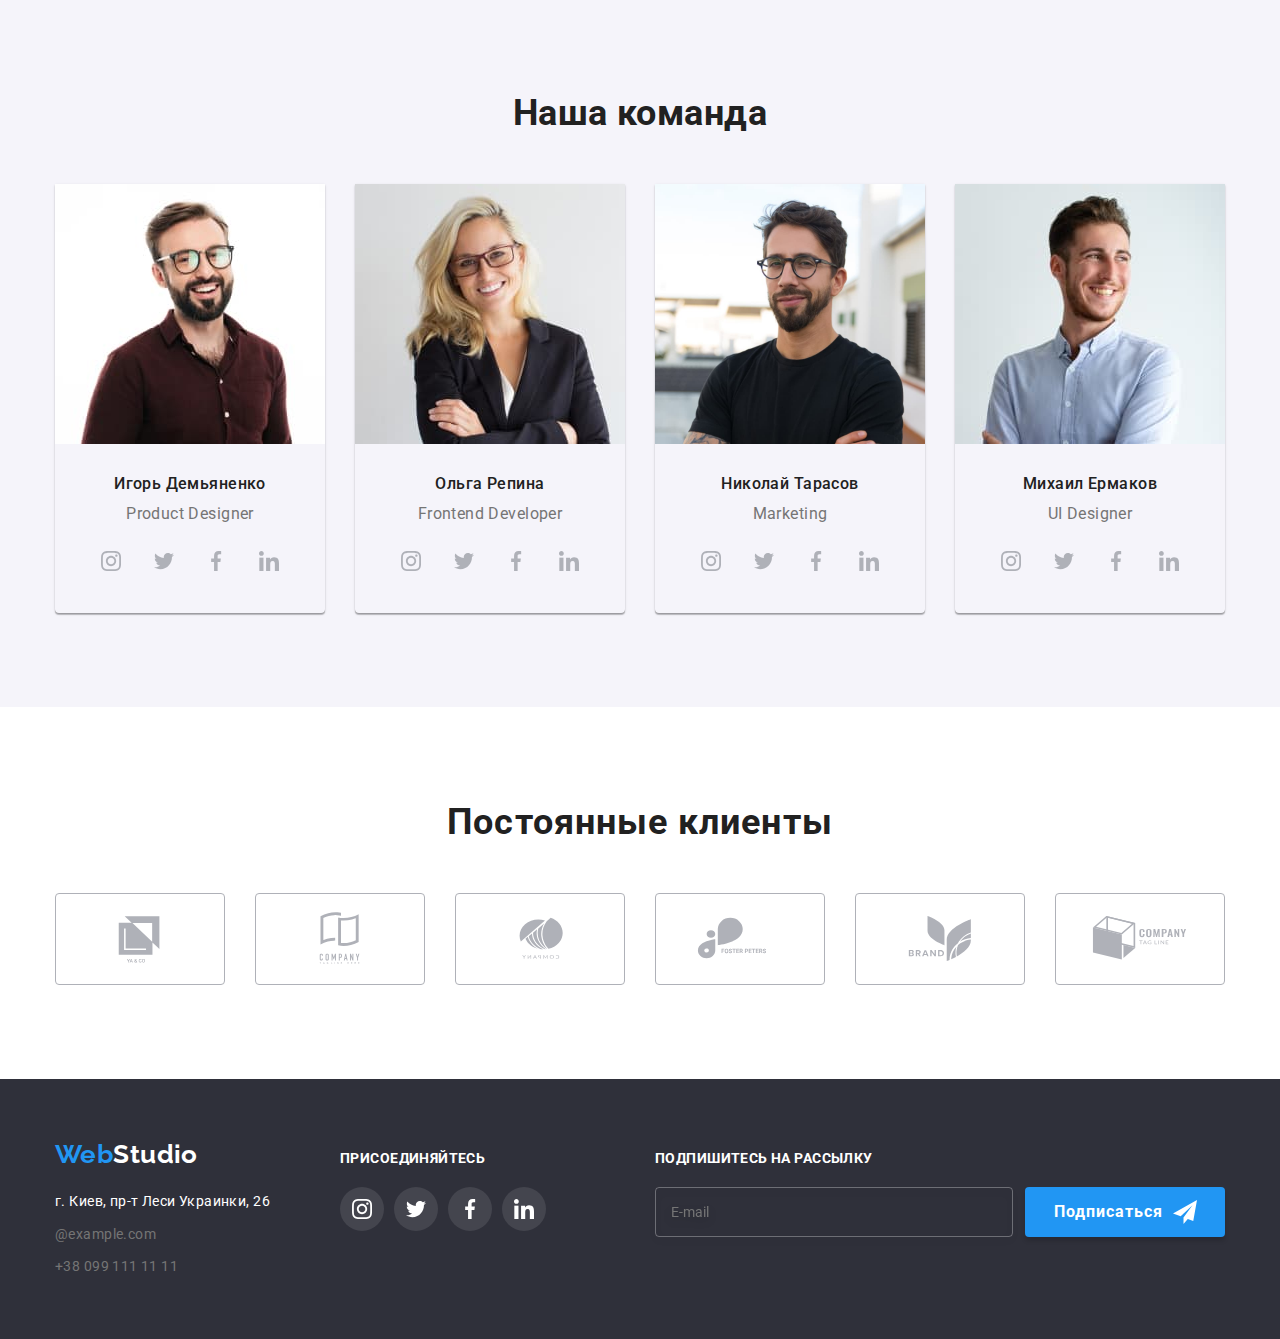
==== commit 705ef345: "finish" ====
--- a/index.html
+++ b/index.html
@@ -531,21 +531,23 @@
                     </ul>
                 </div>
                 <form class="footer-form">
-                    <h3 class="footer-form-title">Подпишитесь на рассылку</h3>
-                    <input
-                        type="text"
-                        name="sign"
-                        id="sign"
-                        class="footer-form-sign"
-                        placeholder="E-mail"
-                        required
-                    />
-                    <button type="submit" class="footer-form-btn">
-                        Подписаться
-                        <svg class="footer-form-svg">
-                            <use href="./images/sprite.svg#icon-send"></use>
-                        </svg>
-                    </button>
+                    <p class="footer-form-title">Подпишитесь на рассылку</p>
+                    <div class="footer-form-container">
+                        <input
+                            type="text"
+                            name="sign"
+                            id="sign"
+                            class="footer-form-sign"
+                            placeholder="E-mail"
+                            required
+                        />
+                        <button type="submit" class="footer-form-btn">
+                            Подписаться
+                            <svg class="footer-form-svg">
+                                <use href="./images/sprite.svg#icon-send"></use>
+                            </svg>
+                        </button>
+                    </div>
                 </form>
             </div>
         </footer>
@@ -618,7 +620,6 @@
                         class="message"
                     ></textarea
                     ><br />
-
                     <input
                         type="checkbox"
                         id="hobby"
--- a/css/style.css
+++ b/css/style.css
@@ -621,6 +621,9 @@
     height: 11px;
 }
 .close-btn {
+    display: flex;
+    justify-content: center;
+    align-items: center;
     border: 1px solid rgba(0, 0, 0, 0.1);
     background-color: transparent;
     cursor: pointer;
@@ -642,8 +645,7 @@
 .modal-input {
     width: 100%;
     height: 40px;
-    border: 1px solid;
-    border-color: rgba(33, 33, 33, 0, 2);
+    border: 1px solid rgba(33, 33, 33, 0.2);
     padding-left: 42px;
     transition: border-color 250ms cubic-bezier(0.4, 0, 0.2, 1);
     margin-top: 4px;
@@ -663,12 +665,9 @@
     height: 120px;
     margin-top: 4px;
     margin-bottom: 20px;
-    transition: border 250ms cubic-bezier(0.4, 0, 0.2, 1);
-    border: 1px solid;
-    border-color: rgba(33, 33, 33, 0, 2);
+    border: 1px solid rgba(33, 33, 33, 0.2);
     border-radius: 4px;
-
-    transition: background-color 250ms cubic-bezier(0.4, 0, 0.2, 1);
+    transition: border-color 250ms cubic-bezier(0.4, 0, 0.2, 1);
     padding: 12px 16px;
 }
 .message:focus {
@@ -694,23 +693,36 @@
     line-height: 1.17;
     letter-spacing: 0.01em;
     color: #757575;
+    cursor: pointer;
 }
 
 /* ++ стили для чекбокса */
 .check-input:checked + .check::before {
     background-image: url(../images/icon-check.svg);
     border: none;
+    background-repeat: no-repeat;
+
+    transition: background-image 250ms cubic-bezier(0.4, 0, 0.2, 1);
 }
 
 .check-input:focus + .check::before {
     outline: none;
+    background-image: url(../images/icon-check.svg);
+    border: none;
+    background-repeat: no-repeat;
+    transition: background-image 250ms cubic-bezier(0.4, 0, 0.2, 1);
 }
 
 .check {
     display: flex;
+    justify-content: center;
     align-items: center;
-    font-size: 12px;
+    font-size: inherit;
     margin-bottom: 20px;
+    line-height: 1.71;
+    letter-spacing: 0.03em;
+    color: var(--title-text-color);
+    cursor: pointer;
 }
 
 .check::before {
@@ -719,6 +731,7 @@
     width: 16px;
     height: 15px;
     border: 1px solid #303030;
+    border-radius: 3px;
     cursor: pointer;
     margin-right: 10px;
 }
@@ -738,6 +751,7 @@
     border: none;
     box-shadow: 0px 4px 4px rgba(0, 0, 0, 0.15);
     border-radius: 4px;
+    cursor: pointer;
 }
 .modal-btn-center {
     display: flex;
@@ -765,7 +779,7 @@
     margin-bottom: 10px;
 }
 .footer-form {
-    margin-left: 93px;
+    margin-left: auto;
 }
 .footer-form-title {
     font-weight: 700;
@@ -784,6 +798,7 @@
     background-color: transparent;
     margin-top: 20px;
     padding: 15px;
+    color: var(--accent-text-color);
 }
 .footer-form-btn {
     background-color: rgba(33, 150, 243, 1);
@@ -801,6 +816,7 @@
     margin-left: 12px;
     text-align: start;
     padding-left: 29px;
+    cursor: pointer;
 }
 .footer-form-svg {
     width: 24px;
@@ -809,3 +825,8 @@
     top: 13px;
     right: 28px;
 }
+.footer-form-container {
+    display: flex;
+    justify-content: end;
+    align-items: baseline;
+}
